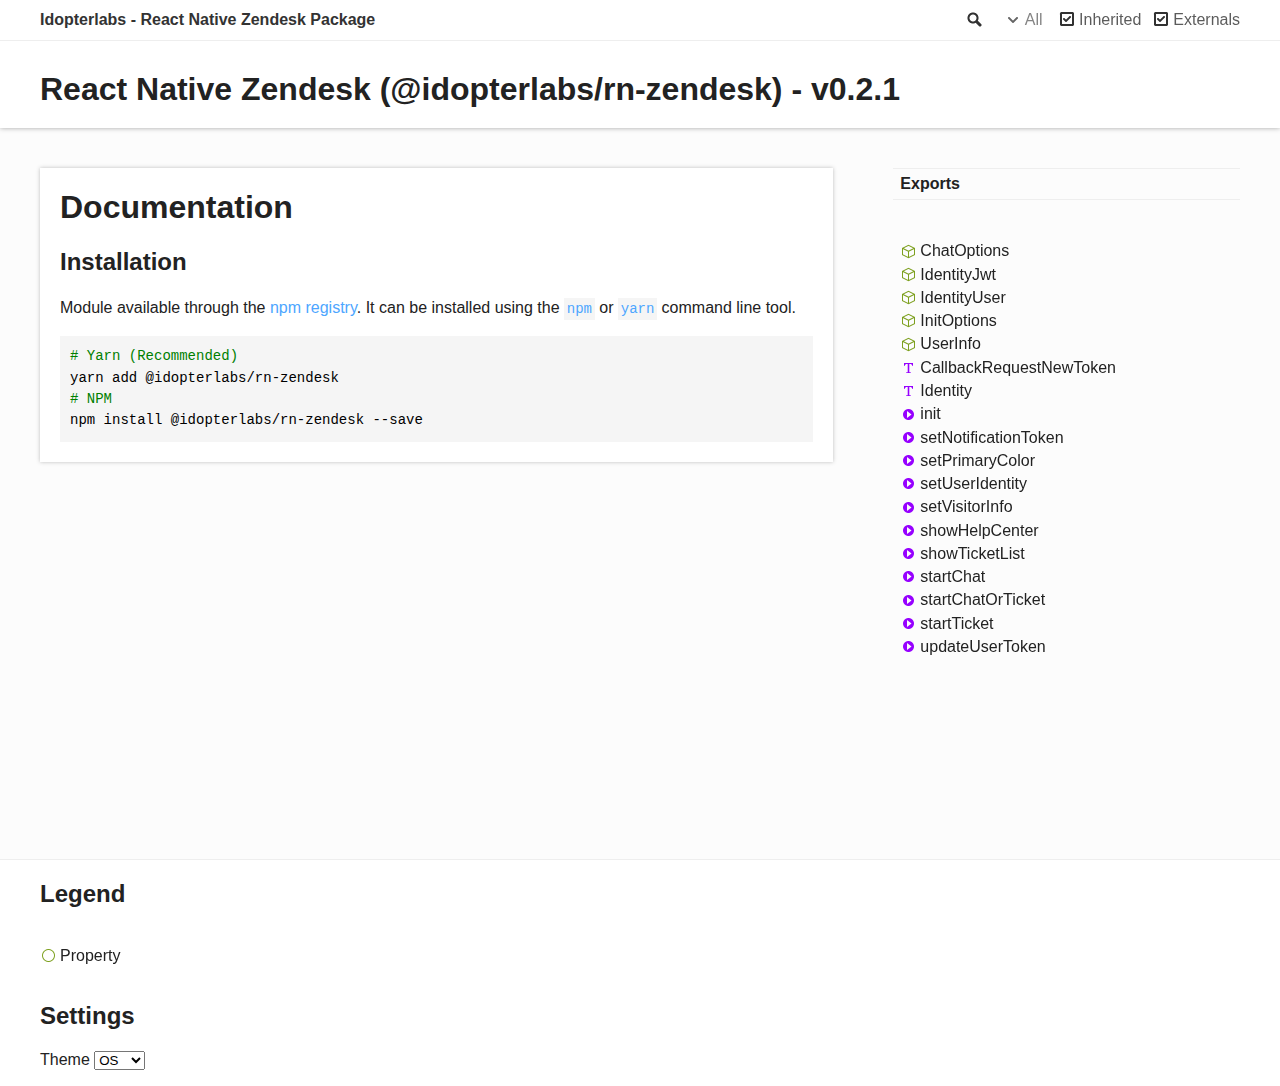
==== index.html @ 69a7779d "Deploying to gh-pages from @ TiagoDanin-Forks/rn-zendesk@667c74c606886edeab36762a138f92549c8b6e38 🚀" ====
<!DOCTYPE html><html class="default"><head><meta charSet="utf-8"/><meta http-equiv="x-ua-compatible" content="IE=edge"/><title>React Native Zendesk (@idopterlabs/rn-zendesk) - v0.2.1</title><meta name="description" content="Documentation for React Native Zendesk (@idopterlabs/rn-zendesk) - v0.2.1"/><meta name="viewport" content="width=device-width, initial-scale=1"/><link rel="stylesheet" href="assets/style.css"/><link rel="stylesheet" href="assets/highlight.css"/><script async src="assets/search.js" id="search-script"></script></head><body><script>document.body.classList.add(localStorage.getItem("tsd-theme") || "os")</script><header><div class="tsd-page-toolbar"><div class="container"><div class="table-wrap"><div class="table-cell" id="tsd-search" data-base="."><div class="field"><label for="tsd-search-field" class="tsd-widget search no-caption">Search</label><input type="text" id="tsd-search-field"/></div><ul class="results"><li class="state loading">Preparing search index...</li><li class="state failure">The search index is not available</li></ul><a href="index.html" class="title">Idopterlabs - React Native Zendesk Package</a></div><div class="table-cell" id="tsd-widgets"><div id="tsd-filter"><a href="#" class="tsd-widget options no-caption" data-toggle="options">Options</a><div class="tsd-filter-group"><div class="tsd-select" id="tsd-filter-visibility"><span class="tsd-select-label">All</span><ul class="tsd-select-list"><li data-value="public">Public</li><li data-value="protected">Public/Protected</li><li data-value="private" class="selected">All</li></ul></div> <input type="checkbox" id="tsd-filter-inherited" checked/><label class="tsd-widget" for="tsd-filter-inherited">Inherited</label><input type="checkbox" id="tsd-filter-externals" checked/><label class="tsd-widget" for="tsd-filter-externals">Externals</label></div></div><a href="#" class="tsd-widget menu no-caption" data-toggle="menu">Menu</a></div></div></div></div><div class="tsd-page-title"><div class="container"><h1>React Native Zendesk (@idopterlabs/rn-zendesk) - v0.2.1 </h1></div></div></header><div class="container container-main"><div class="row"><div class="col-8 col-content"><div class="tsd-panel tsd-typography">
<a href="#documentation" id="documentation" style="color: inherit; text-decoration: none;">
  <h1>Documentation</h1>
</a>

<a href="#installation" id="installation" style="color: inherit; text-decoration: none;">
  <h2>Installation</h2>
</a>
<p>Module available through the <a href="https://www.npmjs.com/">npm registry</a>. It can be installed using the <a href="https://docs.npmjs.com/getting-started/installing-npm-packages-locally"><code>npm</code></a> or <a href="https://yarnpkg.com/en/"><code>yarn</code></a> command line tool.</p>
<pre><code class="language-sh"><span class="hl-3"># Yarn (Recommended)</span><br/><span class="hl-1">yarn add @idopterlabs/rn-zendesk</span><br/><span class="hl-3"># NPM </span><br/><span class="hl-1">npm install @idopterlabs/rn-zendesk --save</span>
</code></pre>
</div></div><div class="col-4 col-menu menu-sticky-wrap menu-highlight"><nav class="tsd-navigation primary"><ul><li class="current"><a href="modules.html">Exports</a></li></ul></nav><nav class="tsd-navigation secondary menu-sticky"><ul><li class="tsd-kind-interface"><a href="interfaces/ChatOptions.html" class="tsd-kind-icon">Chat<wbr/>Options</a></li><li class="tsd-kind-interface"><a href="interfaces/IdentityJwt.html" class="tsd-kind-icon">Identity<wbr/>Jwt</a></li><li class="tsd-kind-interface"><a href="interfaces/IdentityUser.html" class="tsd-kind-icon">Identity<wbr/>User</a></li><li class="tsd-kind-interface"><a href="interfaces/InitOptions.html" class="tsd-kind-icon">Init<wbr/>Options</a></li><li class="tsd-kind-interface"><a href="interfaces/UserInfo.html" class="tsd-kind-icon">User<wbr/>Info</a></li><li class="tsd-kind-type-alias"><a href="modules.html#CallbackRequestNewToken" class="tsd-kind-icon">Callback<wbr/>Request<wbr/>New<wbr/>Token</a></li><li class="tsd-kind-type-alias"><a href="modules.html#Identity" class="tsd-kind-icon">Identity</a></li><li class="tsd-kind-function"><a href="modules.html#init" class="tsd-kind-icon">init</a></li><li class="tsd-kind-function"><a href="modules.html#setNotificationToken" class="tsd-kind-icon">set<wbr/>Notification<wbr/>Token</a></li><li class="tsd-kind-function"><a href="modules.html#setPrimaryColor" class="tsd-kind-icon">set<wbr/>Primary<wbr/>Color</a></li><li class="tsd-kind-function"><a href="modules.html#setUserIdentity" class="tsd-kind-icon">set<wbr/>User<wbr/>Identity</a></li><li class="tsd-kind-function"><a href="modules.html#setVisitorInfo" class="tsd-kind-icon">set<wbr/>Visitor<wbr/>Info</a></li><li class="tsd-kind-function"><a href="modules.html#showHelpCenter" class="tsd-kind-icon">show<wbr/>Help<wbr/>Center</a></li><li class="tsd-kind-function"><a href="modules.html#showTicketList" class="tsd-kind-icon">show<wbr/>Ticket<wbr/>List</a></li><li class="tsd-kind-function"><a href="modules.html#startChat" class="tsd-kind-icon">start<wbr/>Chat</a></li><li class="tsd-kind-function"><a href="modules.html#startChatOrTicket" class="tsd-kind-icon">start<wbr/>Chat<wbr/>Or<wbr/>Ticket</a></li><li class="tsd-kind-function"><a href="modules.html#startTicket" class="tsd-kind-icon">start<wbr/>Ticket</a></li><li class="tsd-kind-function"><a href="modules.html#updateUserToken" class="tsd-kind-icon">update<wbr/>User<wbr/>Token</a></li></ul></nav></div></div></div><footer class=""><div class="container"><h2>Legend</h2><div class="tsd-legend-group"><ul class="tsd-legend"><li class="tsd-kind-property tsd-parent-kind-interface"><span class="tsd-kind-icon">Property</span></li></ul></div><h2>Settings</h2><p>Theme <select id="theme"><option value="os">OS</option><option value="light">Light</option><option value="dark">Dark</option></select></p></div></footer><div class="overlay"></div><script src="assets/main.js"></script></body></html>
---- assets/style.css ----
@import url("./icons.css");

:root {
    /* Light */
    --light-color-background: #fcfcfc;
    --light-color-secondary-background: #fff;
    --light-color-text: #222;
    --light-color-text-aside: #707070;
    --light-color-link: #4da6ff;
    --light-color-menu-divider: #eee;
    --light-color-menu-divider-focus: #000;
    --light-color-menu-label: #707070;
    --light-color-panel: var(--light-color-secondary-background);
    --light-color-panel-divider: #eee;
    --light-color-comment-tag: #707070;
    --light-color-comment-tag-text: #fff;
    --light-color-ts: #9600ff;
    --light-color-ts-interface: #647f1b;
    --light-color-ts-enum: #937210;
    --light-color-ts-class: #0672de;
    --light-color-ts-private: #707070;
    --light-color-toolbar: #fff;
    --light-color-toolbar-text: #333;
    --light-icon-filter: invert(0);
    --light-external-icon: url("data:image/svg+xml;utf8,<svg xmlns='http://www.w3.org/2000/svg' viewBox='0 0 100 100' width='10' height='10'><path fill-opacity='0' stroke='%23000' stroke-width='10' d='m43,35H5v60h60V57M45,5v10l10,10-30,30 20,20 30-30 10,10h10V5z'/></svg>");

    /* Dark */
    --dark-color-background: #36393f;
    --dark-color-secondary-background: #2f3136;
    --dark-color-text: #ffffff;
    --dark-color-text-aside: #e6e4e4;
    --dark-color-link: #00aff4;
    --dark-color-menu-divider: #eee;
    --dark-color-menu-divider-focus: #000;
    --dark-color-menu-label: #707070;
    --dark-color-panel: var(--dark-color-secondary-background);
    --dark-color-panel-divider: #818181;
    --dark-color-comment-tag: #dcddde;
    --dark-color-comment-tag-text: #2f3136;
    --dark-color-ts: #c97dff;
    --dark-color-ts-interface: #9cbe3c;
    --dark-color-ts-enum: #d6ab29;
    --dark-color-ts-class: #3695f3;
    --dark-color-ts-private: #e2e2e2;
    --dark-color-toolbar: #34373c;
    --dark-color-toolbar-text: #ffffff;
    --dark-icon-filter: invert(1);
    --dark-external-icon: url("data:image/svg+xml;utf8,<svg xmlns='http://www.w3.org/2000/svg' viewBox='0 0 100 100' width='10' height='10'><path fill-opacity='0' stroke='%23fff' stroke-width='10' d='m43,35H5v60h60V57M45,5v10l10,10-30,30 20,20 30-30 10,10h10V5z'/></svg>");
}

@media (prefers-color-scheme: light) {
    :root {
        --color-background: var(--light-color-background);
        --color-secondary-background: var(--light-color-secondary-background);
        --color-text: var(--light-color-text);
        --color-text-aside: var(--light-color-text-aside);
        --color-link: var(--light-color-link);
        --color-menu-divider: var(--light-color-menu-divider);
        --color-menu-divider-focus: var(--light-color-menu-divider-focus);
        --color-menu-label: var(--light-color-menu-label);
        --color-panel: var(--light-color-panel);
        --color-panel-divider: var(--light-color-panel-divider);
        --color-comment-tag: var(--light-color-comment-tag);
        --color-comment-tag-text: var(--light-color-comment-tag-text);
        --color-ts: var(--light-color-ts);
        --color-ts-interface: var(--light-color-ts-interface);
        --color-ts-enum: var(--light-color-ts-enum);
        --color-ts-class: var(--light-color-ts-class);
        --color-ts-private: var(--light-color-ts-private);
        --color-toolbar: var(--light-color-toolbar);
        --color-toolbar-text: var(--light-color-toolbar-text);
        --icon-filter: var(--light-icon-filter);
        --external-icon: var(--light-external-icon);
    }
}

@media (prefers-color-scheme: dark) {
    :root {
        --color-background: var(--dark-color-background);
        --color-secondary-background: var(--dark-color-secondary-background);
        --color-text: var(--dark-color-text);
        --color-text-aside: var(--dark-color-text-aside);
        --color-link: var(--dark-color-link);
        --color-menu-divider: var(--dark-color-menu-divider);
        --color-menu-divider-focus: var(--dark-color-menu-divider-focus);
        --color-menu-label: var(--dark-color-menu-label);
        --color-panel: var(--dark-color-panel);
        --color-panel-divider: var(--dark-color-panel-divider);
        --color-comment-tag: var(--dark-color-comment-tag);
        --color-comment-tag-text: var(--dark-color-comment-tag-text);
        --color-ts: var(--dark-color-ts);
        --color-ts-interface: var(--dark-color-ts-interface);
        --color-ts-enum: var(--dark-color-ts-enum);
        --color-ts-class: var(--dark-color-ts-class);
        --color-ts-private: var(--dark-color-ts-private);
        --color-toolbar: var(--dark-color-toolbar);
        --color-toolbar-text: var(--dark-color-toolbar-text);
        --icon-filter: var(--dark-icon-filter);
        --external-icon: var(--dark-external-icon);
    }
}

body {
    margin: 0;
}

body.light {
    --color-background: var(--light-color-background);
    --color-secondary-background: var(--light-color-secondary-background);
    --color-text: var(--light-color-text);
    --color-text-aside: var(--light-color-text-aside);
    --color-link: var(--light-color-link);
    --color-menu-divider: var(--light-color-menu-divider);
    --color-menu-divider-focus: var(--light-color-menu-divider-focus);
    --color-menu-label: var(--light-color-menu-label);
    --color-panel: var(--light-color-panel);
    --color-panel-divider: var(--light-color-panel-divider);
    --color-comment-tag: var(--light-color-comment-tag);
    --color-comment-tag-text: var(--light-color-comment-tag-text);
    --color-ts: var(--light-color-ts);
    --color-ts-interface: var(--light-color-ts-interface);
    --color-ts-enum: var(--light-color-ts-enum);
    --color-ts-class: var(--light-color-ts-class);
    --color-ts-private: var(--light-color-ts-private);
    --color-toolbar: var(--light-color-toolbar);
    --color-toolbar-text: var(--light-color-toolbar-text);
    --icon-filter: var(--light-icon-filter);
    --external-icon: var(--light-external-icon);
}

body.dark {
    --color-background: var(--dark-color-background);
    --color-secondary-background: var(--dark-color-secondary-background);
    --color-text: var(--dark-color-text);
    --color-text-aside: var(--dark-color-text-aside);
    --color-link: var(--dark-color-link);
    --color-menu-divider: var(--dark-color-menu-divider);
    --color-menu-divider-focus: var(--dark-color-menu-divider-focus);
    --color-menu-label: var(--dark-color-menu-label);
    --color-panel: var(--dark-color-panel);
    --color-panel-divider: var(--dark-color-panel-divider);
    --color-comment-tag: var(--dark-color-comment-tag);
    --color-comment-tag-text: var(--dark-color-comment-tag-text);
    --color-ts: var(--dark-color-ts);
    --color-ts-interface: var(--dark-color-ts-interface);
    --color-ts-enum: var(--dark-color-ts-enum);
    --color-ts-class: var(--dark-color-ts-class);
    --color-ts-private: var(--dark-color-ts-private);
    --color-toolbar: var(--dark-color-toolbar);
    --color-toolbar-text: var(--dark-color-toolbar-text);
    --icon-filter: var(--dark-icon-filter);
    --external-icon: var(--dark-external-icon);
}

h1,
h2,
h3,
h4,
h5,
h6 {
    line-height: 1.2;
}

h1 {
    font-size: 2em;
    margin: 0.67em 0;
}

h2 {
    font-size: 1.5em;
    margin: 0.83em 0;
}

h3 {
    font-size: 1.17em;
    margin: 1em 0;
}

h4,
.tsd-index-panel h3 {
    font-size: 1em;
    margin: 1.33em 0;
}

h5 {
    font-size: 0.83em;
    margin: 1.67em 0;
}

h6 {
    font-size: 0.67em;
    margin: 2.33em 0;
}

pre {
    white-space: pre;
    white-space: pre-wrap;
    word-wrap: break-word;
}

dl,
menu,
ol,
ul {
    margin: 1em 0;
}

dd {
    margin: 0 0 0 40px;
}

.container {
    max-width: 1200px;
    margin: 0 auto;
    padding: 0 40px;
}
@media (max-width: 640px) {
    .container {
        padding: 0 20px;
    }
}

.container-main {
    padding-bottom: 200px;
}

.row {
    display: flex;
    position: relative;
    margin: 0 -10px;
}
.row:after {
    visibility: hidden;
    display: block;
    content: "";
    clear: both;
    height: 0;
}

.col-4,
.col-8 {
    box-sizing: border-box;
    float: left;
    padding: 0 10px;
}

.col-4 {
    width: 33.3333333333%;
}
.col-8 {
    width: 66.6666666667%;
}

ul.tsd-descriptions > li > :first-child,
.tsd-panel > :first-child,
.col-8 > :first-child,
.col-4 > :first-child,
ul.tsd-descriptions > li > :first-child > :first-child,
.tsd-panel > :first-child > :first-child,
.col-8 > :first-child > :first-child,
.col-4 > :first-child > :first-child,
ul.tsd-descriptions > li > :first-child > :first-child > :first-child,
.tsd-panel > :first-child > :first-child > :first-child,
.col-8 > :first-child > :first-child > :first-child,
.col-4 > :first-child > :first-child > :first-child {
    margin-top: 0;
}
ul.tsd-descriptions > li > :last-child,
.tsd-panel > :last-child,
.col-8 > :last-child,
.col-4 > :last-child,
ul.tsd-descriptions > li > :last-child > :last-child,
.tsd-panel > :last-child > :last-child,
.col-8 > :last-child > :last-child,
.col-4 > :last-child > :last-child,
ul.tsd-descriptions > li > :last-child > :last-child > :last-child,
.tsd-panel > :last-child > :last-child > :last-child,
.col-8 > :last-child > :last-child > :last-child,
.col-4 > :last-child > :last-child > :last-child {
    margin-bottom: 0;
}

@keyframes fade-in {
    from {
        opacity: 0;
    }
    to {
        opacity: 1;
    }
}
@keyframes fade-out {
    from {
        opacity: 1;
        visibility: visible;
    }
    to {
        opacity: 0;
    }
}
@keyframes fade-in-delayed {
    0% {
        opacity: 0;
    }
    33% {
        opacity: 0;
    }
    100% {
        opacity: 1;
    }
}
@keyframes fade-out-delayed {
    0% {
        opacity: 1;
        visibility: visible;
    }
    66% {
        opacity: 0;
    }
    100% {
        opacity: 0;
    }
}
@keyframes shift-to-left {
    from {
        transform: translate(0, 0);
    }
    to {
        transform: translate(-25%, 0);
    }
}
@keyframes unshift-to-left {
    from {
        transform: translate(-25%, 0);
    }
    to {
        transform: translate(0, 0);
    }
}
@keyframes pop-in-from-right {
    from {
        transform: translate(100%, 0);
    }
    to {
        transform: translate(0, 0);
    }
}
@keyframes pop-out-to-right {
    from {
        transform: translate(0, 0);
        visibility: visible;
    }
    to {
        transform: translate(100%, 0);
    }
}
body {
    background: var(--color-background);
    font-family: "Segoe UI", sans-serif;
    font-size: 16px;
    color: var(--color-text);
}

a {
    color: var(--color-link);
    text-decoration: none;
}
a:hover {
    text-decoration: underline;
}
a.external[target="_blank"] {
    background-image: var(--external-icon);
    background-position: top 3px right;
    background-repeat: no-repeat;
    padding-right: 13px;
}

code,
pre {
    font-family: Menlo, Monaco, Consolas, "Courier New", monospace;
    padding: 0.2em;
    margin: 0;
    font-size: 14px;
}

pre {
    padding: 10px;
}
pre code {
    padding: 0;
    font-size: 100%;
}

blockquote {
    margin: 1em 0;
    padding-left: 1em;
    border-left: 4px solid gray;
}

.tsd-typography {
    line-height: 1.333em;
}
.tsd-typography ul {
    list-style: square;
    padding: 0 0 0 20px;
    margin: 0;
}
.tsd-typography h4,
.tsd-typography .tsd-index-panel h3,
.tsd-index-panel .tsd-typography h3,
.tsd-typography h5,
.tsd-typography h6 {
    font-size: 1em;
    margin: 0;
}
.tsd-typography h5,
.tsd-typography h6 {
    font-weight: normal;
}
.tsd-typography p,
.tsd-typography ul,
.tsd-typography ol {
    margin: 1em 0;
}

@media (min-width: 901px) and (max-width: 1024px) {
    html .col-content {
        width: 72%;
    }
    html .col-menu {
        width: 28%;
    }
    html .tsd-navigation {
        padding-left: 10px;
    }
}
@media (max-width: 900px) {
    html .col-content {
        float: none;
        width: 100%;
    }
    html .col-menu {
        position: fixed !important;
        overflow: auto;
        -webkit-overflow-scrolling: touch;
        z-index: 1024;
        top: 0 !important;
        bottom: 0 !important;
        left: auto !important;
        right: 0 !important;
        width: 100%;
        padding: 20px 20px 0 0;
        max-width: 450px;
        visibility: hidden;
        background-color: var(--color-panel);
        transform: translate(100%, 0);
    }
    html .col-menu > *:last-child {
        padding-bottom: 20px;
    }
    html .overlay {
        content: "";
        display: block;
        position: fixed;
        z-index: 1023;
        top: 0;
        left: 0;
        right: 0;
        bottom: 0;
        background-color: rgba(0, 0, 0, 0.75);
        visibility: hidden;
    }

    .to-has-menu .overlay {
        animation: fade-in 0.4s;
    }

    .to-has-menu :is(header, footer, .col-content) {
        animation: shift-to-left 0.4s;
    }

    .to-has-menu .col-menu {
        animation: pop-in-from-right 0.4s;
    }

    .from-has-menu .overlay {
        animation: fade-out 0.4s;
    }

    .from-has-menu :is(header, footer, .col-content) {
        animation: unshift-to-left 0.4s;
    }

    .from-has-menu .col-menu {
        animation: pop-out-to-right 0.4s;
    }

    .has-menu body {
        overflow: hidden;
    }
    .has-menu .overlay {
        visibility: visible;
    }
    .has-menu :is(header, footer, .col-content) {
        transform: translate(-25%, 0);
    }
    .has-menu .col-menu {
        visibility: visible;
        transform: translate(0, 0);
        display: grid;
        grid-template-rows: auto 1fr;
        max-height: 100vh;
    }
    .has-menu .tsd-navigation {
        max-height: 100%;
    }
}

.tsd-page-title {
    padding: 70px 0 20px 0;
    margin: 0 0 40px 0;
    background: var(--color-panel);
    box-shadow: 0 0 5px rgba(0, 0, 0, 0.35);
}
.tsd-page-title h1 {
    margin: 0;
}

.tsd-breadcrumb {
    margin: 0;
    padding: 0;
    color: var(--color-text-aside);
}
.tsd-breadcrumb a {
    color: var(--color-text-aside);
    text-decoration: none;
}
.tsd-breadcrumb a:hover {
    text-decoration: underline;
}
.tsd-breadcrumb li {
    display: inline;
}
.tsd-breadcrumb li:after {
    content: " / ";
}

dl.tsd-comment-tags {
    overflow: hidden;
}
dl.tsd-comment-tags dt {
    float: left;
    padding: 1px 5px;
    margin: 0 10px 0 0;
    border-radius: 4px;
    border: 1px solid var(--color-comment-tag);
    color: var(--color-comment-tag);
    font-size: 0.8em;
    font-weight: normal;
}
dl.tsd-comment-tags dd {
    margin: 0 0 10px 0;
}
dl.tsd-comment-tags dd:before,
dl.tsd-comment-tags dd:after {
    display: table;
    content: " ";
}
dl.tsd-comment-tags dd pre,
dl.tsd-comment-tags dd:after {
    clear: both;
}
dl.tsd-comment-tags p {
    margin: 0;
}

.tsd-panel.tsd-comment .lead {
    font-size: 1.1em;
    line-height: 1.333em;
    margin-bottom: 2em;
}
.tsd-panel.tsd-comment .lead:last-child {
    margin-bottom: 0;
}

.toggle-protected .tsd-is-private {
    display: none;
}

.toggle-public .tsd-is-private,
.toggle-public .tsd-is-protected,
.toggle-public .tsd-is-private-protected {
    display: none;
}

.toggle-inherited .tsd-is-inherited {
    display: none;
}

.toggle-externals .tsd-is-external {
    display: none;
}

#tsd-filter {
    position: relative;
    display: inline-block;
    height: 40px;
    vertical-align: bottom;
}
.no-filter #tsd-filter {
    display: none;
}
#tsd-filter .tsd-filter-group {
    display: inline-block;
    height: 40px;
    vertical-align: bottom;
    white-space: nowrap;
}
#tsd-filter input {
    display: none;
}
@media (max-width: 900px) {
    #tsd-filter .tsd-filter-group {
        display: block;
        position: absolute;
        top: 40px;
        right: 20px;
        height: auto;
        background-color: var(--color-panel);
        visibility: hidden;
        transform: translate(50%, 0);
        box-shadow: 0 0 4px rgba(0, 0, 0, 0.25);
    }
    .has-options #tsd-filter .tsd-filter-group {
        visibility: visible;
    }
    .to-has-options #tsd-filter .tsd-filter-group {
        animation: fade-in 0.2s;
    }
    .from-has-options #tsd-filter .tsd-filter-group {
        animation: fade-out 0.2s;
    }
    #tsd-filter label,
    #tsd-filter .tsd-select {
        display: block;
        padding-right: 20px;
    }
}

footer {
    border-top: 1px solid var(--color-panel-divider);
    background-color: var(--color-panel);
}
footer:after {
    content: "";
    display: table;
}
footer.with-border-bottom {
    border-bottom: 1px solid var(--color-panel-divider);
}
footer .tsd-legend-group {
    font-size: 0;
}
footer .tsd-legend {
    display: inline-block;
    width: 25%;
    padding: 0;
    font-size: 16px;
    list-style: none;
    line-height: 1.333em;
    vertical-align: top;
}
@media (max-width: 900px) {
    footer .tsd-legend {
        width: 50%;
    }
}

.tsd-hierarchy {
    list-style: square;
    padding: 0 0 0 20px;
    margin: 0;
}
.tsd-hierarchy .target {
    font-weight: bold;
}

.tsd-index-panel .tsd-index-content {
    margin-bottom: -30px !important;
}
.tsd-index-panel .tsd-index-section {
    margin-bottom: 30px !important;
}
.tsd-index-panel h3 {
    margin: 0 -20px 10px -20px;
    padding: 0 20px 10px 20px;
    border-bottom: 1px solid var(--color-panel-divider);
}
.tsd-index-panel ul.tsd-index-list {
    -webkit-column-count: 3;
    -moz-column-count: 3;
    -ms-column-count: 3;
    -o-column-count: 3;
    column-count: 3;
    -webkit-column-gap: 20px;
    -moz-column-gap: 20px;
    -ms-column-gap: 20px;
    -o-column-gap: 20px;
    column-gap: 20px;
    padding: 0;
    list-style: none;
    line-height: 1.333em;
}
@media (max-width: 900px) {
    .tsd-index-panel ul.tsd-index-list {
        -webkit-column-count: 1;
        -moz-column-count: 1;
        -ms-column-count: 1;
        -o-column-count: 1;
        column-count: 1;
    }
}
@media (min-width: 901px) and (max-width: 1024px) {
    .tsd-index-panel ul.tsd-index-list {
        -webkit-column-count: 2;
        -moz-column-count: 2;
        -ms-column-count: 2;
        -o-column-count: 2;
        column-count: 2;
    }
}
.tsd-index-panel ul.tsd-index-list li {
    -webkit-page-break-inside: avoid;
    -moz-page-break-inside: avoid;
    -ms-page-break-inside: avoid;
    -o-page-break-inside: avoid;
    page-break-inside: avoid;
}
.tsd-index-panel a,
.tsd-index-panel .tsd-parent-kind-module a {
    color: var(--color-ts);
}
.tsd-index-panel .tsd-parent-kind-interface a {
    color: var(--color-ts-interface);
}
.tsd-index-panel .tsd-parent-kind-enum a {
    color: var(--color-ts-enum);
}
.tsd-index-panel .tsd-parent-kind-class a {
    color: var(--color-ts-class);
}
.tsd-index-panel .tsd-kind-module a {
    color: var(--color-ts);
}
.tsd-index-panel .tsd-kind-interface a {
    color: var(--color-ts-interface);
}
.tsd-index-panel .tsd-kind-enum a {
    color: var(--color-ts-enum);
}
.tsd-index-panel .tsd-kind-class a {
    color: var(--color-ts-class);
}
.tsd-index-panel .tsd-is-private a {
    color: var(--color-ts-private);
}

.tsd-flag {
    display: inline-block;
    padding: 0.25em 0.4em;
    border-radius: 4px;
    color: var(--color-comment-tag-text);
    background-color: var(--color-comment-tag);
    text-indent: 0;
    font-size: 75%;
    line-height: 1;
    font-weight: normal;
}

.tsd-anchor {
    position: absolute;
    top: -100px;
}

.tsd-member {
    position: relative;
}
.tsd-member .tsd-anchor + h3 {
    margin-top: 0;
    margin-bottom: 0;
    border-bottom: none;
}
.tsd-member [data-tsd-kind] {
    color: var(--color-ts);
}
.tsd-member [data-tsd-kind="Interface"] {
    color: var(--color-ts-interface);
}
.tsd-member [data-tsd-kind="Enum"] {
    color: var(--color-ts-enum);
}
.tsd-member [data-tsd-kind="Class"] {
    color: var(--color-ts-class);
}
.tsd-member [data-tsd-kind="Private"] {
    color: var(--color-ts-private);
}

.tsd-navigation {
    margin: 0 0 0 40px;
}
.tsd-navigation a {
    display: block;
    padding-top: 2px;
    padding-bottom: 2px;
    border-left: 2px solid transparent;
    color: var(--color-text);
    text-decoration: none;
    transition: border-left-color 0.1s;
}
.tsd-navigation a:hover {
    text-decoration: underline;
}
.tsd-navigation ul {
    margin: 0;
    padding: 0;
    list-style: none;
}
.tsd-navigation li {
    padding: 0;
}

.tsd-navigation.primary {
    padding-bottom: 40px;
}
.tsd-navigation.primary a {
    display: block;
    padding-top: 6px;
    padding-bottom: 6px;
}
.tsd-navigation.primary ul li a {
    padding-left: 5px;
}
.tsd-navigation.primary ul li li a {
    padding-left: 25px;
}
.tsd-navigation.primary ul li li li a {
    padding-left: 45px;
}
.tsd-navigation.primary ul li li li li a {
    padding-left: 65px;
}
.tsd-navigation.primary ul li li li li li a {
    padding-left: 85px;
}
.tsd-navigation.primary ul li li li li li li a {
    padding-left: 105px;
}
.tsd-navigation.primary > ul {
    border-bottom: 1px solid var(--color-panel-divider);
}
.tsd-navigation.primary li {
    border-top: 1px solid var(--color-panel-divider);
}
.tsd-navigation.primary li.current > a {
    font-weight: bold;
}
.tsd-navigation.primary li.label span {
    display: block;
    padding: 20px 0 6px 5px;
    color: var(--color-menu-label);
}
.tsd-navigation.primary li.globals + li > span,
.tsd-navigation.primary li.globals + li > a {
    padding-top: 20px;
}

.tsd-navigation.secondary {
    max-height: calc(100vh - 1rem - 40px);
    overflow: auto;
    position: sticky;
    top: calc(0.5rem + 40px);
    transition: 0.3s;
}
.tsd-navigation.secondary.tsd-navigation--toolbar-hide {
    max-height: calc(100vh - 1rem);
    top: 0.5rem;
}
.tsd-navigation.secondary ul {
    transition: opacity 0.2s;
}
.tsd-navigation.secondary ul li a {
    padding-left: 25px;
}
.tsd-navigation.secondary ul li li a {
    padding-left: 45px;
}
.tsd-navigation.secondary ul li li li a {
    padding-left: 65px;
}
.tsd-navigation.secondary ul li li li li a {
    padding-left: 85px;
}
.tsd-navigation.secondary ul li li li li li a {
    padding-left: 105px;
}
.tsd-navigation.secondary ul li li li li li li a {
    padding-left: 125px;
}
.tsd-navigation.secondary ul.current a {
    border-left-color: var(--color-panel-divider);
}
.tsd-navigation.secondary li.focus > a,
.tsd-navigation.secondary ul.current li.focus > a {
    border-left-color: var(--color-menu-divider-focus);
}
.tsd-navigation.secondary li.current {
    margin-top: 20px;
    margin-bottom: 20px;
    border-left-color: var(--color-panel-divider);
}
.tsd-navigation.secondary li.current > a {
    font-weight: bold;
}

@media (min-width: 901px) {
    .menu-sticky-wrap {
        position: static;
    }
}

.tsd-panel {
    margin: 20px 0;
    padding: 20px;
    background-color: var(--color-panel);
    box-shadow: 0 0 4px rgba(0, 0, 0, 0.25);
}
.tsd-panel:empty {
    display: none;
}
.tsd-panel > h1,
.tsd-panel > h2,
.tsd-panel > h3 {
    margin: 1.5em -20px 10px -20px;
    padding: 0 20px 10px 20px;
    border-bottom: 1px solid var(--color-panel-divider);
}
.tsd-panel > h1.tsd-before-signature,
.tsd-panel > h2.tsd-before-signature,
.tsd-panel > h3.tsd-before-signature {
    margin-bottom: 0;
    border-bottom: 0;
}
.tsd-panel table {
    display: block;
    width: 100%;
    overflow: auto;
    margin-top: 10px;
    word-break: normal;
    word-break: keep-all;
    border-collapse: collapse;
}
.tsd-panel table th {
    font-weight: bold;
}
.tsd-panel table th,
.tsd-panel table td {
    padding: 6px 13px;
    border: 1px solid var(--color-panel-divider);
}
.tsd-panel table tr {
    background: var(--color-background);
}
.tsd-panel table tr:nth-child(even) {
    background: var(--color-secondary-background);
}

.tsd-panel-group {
    margin: 60px 0;
}
.tsd-panel-group > h1,
.tsd-panel-group > h2,
.tsd-panel-group > h3 {
    padding-left: 20px;
    padding-right: 20px;
}

#tsd-search {
    transition: background-color 0.2s;
}
#tsd-search .title {
    position: relative;
    z-index: 2;
}
#tsd-search .field {
    position: absolute;
    left: 0;
    top: 0;
    right: 40px;
    height: 40px;
}
#tsd-search .field input {
    box-sizing: border-box;
    position: relative;
    top: -50px;
    z-index: 1;
    width: 100%;
    padding: 0 10px;
    opacity: 0;
    outline: 0;
    border: 0;
    background: transparent;
    color: var(--color-text);
}
#tsd-search .field label {
    position: absolute;
    overflow: hidden;
    right: -40px;
}
#tsd-search .field input,
#tsd-search .title {
    transition: opacity 0.2s;
}
#tsd-search .results {
    position: absolute;
    visibility: hidden;
    top: 40px;
    width: 100%;
    margin: 0;
    padding: 0;
    list-style: none;
    box-shadow: 0 0 4px rgba(0, 0, 0, 0.25);
}
#tsd-search .results li {
    padding: 0 10px;
    background-color: var(--color-background);
}
#tsd-search .results li:nth-child(even) {
    background-color: var(--color-panel);
}
#tsd-search .results li.state {
    display: none;
}
#tsd-search .results li.current,
#tsd-search .results li:hover {
    background-color: var(--color-panel-divider);
}
#tsd-search .results a {
    display: block;
}
#tsd-search .results a:before {
    top: 10px;
}
#tsd-search .results span.parent {
    color: var(--color-text-aside);
    font-weight: normal;
}
#tsd-search.has-focus {
    background-color: var(--color-panel-divider);
}
#tsd-search.has-focus .field input {
    top: 0;
    opacity: 1;
}
#tsd-search.has-focus .title {
    z-index: 0;
    opacity: 0;
}
#tsd-search.has-focus .results {
    visibility: visible;
}
#tsd-search.loading .results li.state.loading {
    display: block;
}
#tsd-search.failure .results li.state.failure {
    display: block;
}

.tsd-signature {
    margin: 0 0 1em 0;
    padding: 10px;
    border: 1px solid var(--color-panel-divider);
    font-family: Menlo, Monaco, Consolas, "Courier New", monospace;
    font-size: 14px;
    overflow-x: auto;
}
.tsd-signature.tsd-kind-icon {
    padding-left: 30px;
}
.tsd-signature.tsd-kind-icon:before {
    top: 10px;
    left: 10px;
}
.tsd-panel > .tsd-signature {
    margin-left: -20px;
    margin-right: -20px;
    border-width: 1px 0;
}
.tsd-panel > .tsd-signature.tsd-kind-icon {
    padding-left: 40px;
}
.tsd-panel > .tsd-signature.tsd-kind-icon:before {
    left: 20px;
}

.tsd-signature-symbol {
    color: var(--color-text-aside);
    font-weight: normal;
}

.tsd-signature-type {
    font-style: italic;
    font-weight: normal;
}

.tsd-signatures {
    padding: 0;
    margin: 0 0 1em 0;
    border: 1px solid var(--color-panel-divider);
}
.tsd-signatures .tsd-signature {
    margin: 0;
    border-width: 1px 0 0 0;
    transition: background-color 0.1s;
}
.tsd-signatures .tsd-signature:first-child {
    border-top-width: 0;
}
.tsd-signatures .tsd-signature.current {
    background-color: var(--color-panel-divider);
}
.tsd-signatures.active > .tsd-signature {
    cursor: pointer;
}
.tsd-panel > .tsd-signatures {
    margin-left: -20px;
    margin-right: -20px;
    border-width: 1px 0;
}
.tsd-panel > .tsd-signatures .tsd-signature.tsd-kind-icon {
    padding-left: 40px;
}
.tsd-panel > .tsd-signatures .tsd-signature.tsd-kind-icon:before {
    left: 20px;
}
.tsd-panel > a.anchor + .tsd-signatures {
    border-top-width: 0;
    margin-top: -20px;
}

ul.tsd-descriptions {
    position: relative;
    overflow: hidden;
    padding: 0;
    list-style: none;
}
ul.tsd-descriptions.active > .tsd-description {
    display: none;
}
ul.tsd-descriptions.active > .tsd-description.current {
    display: block;
}
ul.tsd-descriptions.active > .tsd-description.fade-in {
    animation: fade-in-delayed 0.3s;
}
ul.tsd-descriptions.active > .tsd-description.fade-out {
    animation: fade-out-delayed 0.3s;
    position: absolute;
    display: block;
    top: 0;
    left: 0;
    right: 0;
    opacity: 0;
    visibility: hidden;
}
ul.tsd-descriptions h4,
ul.tsd-descriptions .tsd-index-panel h3,
.tsd-index-panel ul.tsd-descriptions h3 {
    font-size: 16px;
    margin: 1em 0 0.5em 0;
}

ul.tsd-parameters,
ul.tsd-type-parameters {
    list-style: square;
    margin: 0;
    padding-left: 20px;
}
ul.tsd-parameters > li.tsd-parameter-signature,
ul.tsd-type-parameters > li.tsd-parameter-signature {
    list-style: none;
    margin-left: -20px;
}
ul.tsd-parameters h5,
ul.tsd-type-parameters h5 {
    font-size: 16px;
    margin: 1em 0 0.5em 0;
}
ul.tsd-parameters .tsd-comment,
ul.tsd-type-parameters .tsd-comment {
    margin-top: -0.5em;
}

.tsd-sources {
    font-size: 14px;
    color: var(--color-text-aside);
    margin: 0 0 1em 0;
}
.tsd-sources a {
    color: var(--color-text-aside);
    text-decoration: underline;
}
.tsd-sources ul,
.tsd-sources p {
    margin: 0 !important;
}
.tsd-sources ul {
    list-style: none;
    padding: 0;
}

.tsd-page-toolbar {
    position: fixed;
    z-index: 1;
    top: 0;
    left: 0;
    width: 100%;
    height: 40px;
    color: var(--color-toolbar-text);
    background: var(--color-toolbar);
    border-bottom: 1px solid var(--color-panel-divider);
    transition: transform 0.3s linear;
}
.tsd-page-toolbar a {
    color: var(--color-toolbar-text);
    text-decoration: none;
}
.tsd-page-toolbar a.title {
    font-weight: bold;
}
.tsd-page-toolbar a.title:hover {
    text-decoration: underline;
}
.tsd-page-toolbar .table-wrap {
    display: table;
    width: 100%;
    height: 40px;
}
.tsd-page-toolbar .table-cell {
    display: table-cell;
    position: relative;
    white-space: nowrap;
    line-height: 40px;
}
.tsd-page-toolbar .table-cell:first-child {
    width: 100%;
}

.tsd-page-toolbar--hide {
    transform: translateY(-100%);
}

.tsd-select .tsd-select-list li:before,
.tsd-select .tsd-select-label:before,
.tsd-widget:before {
    content: "";
    display: inline-block;
    width: 40px;
    height: 40px;
    margin: 0 -8px 0 0;
    background-image: url(./widgets.png);
    background-repeat: no-repeat;
    text-indent: -1024px;
    vertical-align: bottom;
    filter: var(--icon-filter);
}
@media (-webkit-min-device-pixel-ratio: 1.5), (min-resolution: 144dpi) {
    .tsd-select .tsd-select-list li:before,
    .tsd-select .tsd-select-label:before,
    .tsd-widget:before {
        background-image: url(./widgets@2x.png);
        background-size: 320px 40px;
    }
}

.tsd-widget {
    display: inline-block;
    overflow: hidden;
    opacity: 0.8;
    height: 40px;
    transition: opacity 0.1s, background-color 0.2s;
    vertical-align: bottom;
    cursor: pointer;
}
.tsd-widget:hover {
    opacity: 0.9;
}
.tsd-widget.active {
    opacity: 1;
    background-color: var(--color-panel-divider);
}
.tsd-widget.no-caption {
    width: 40px;
}
.tsd-widget.no-caption:before {
    margin: 0;
}
.tsd-widget.search:before {
    background-position: 0 0;
}
.tsd-widget.menu:before {
    background-position: -40px 0;
}
.tsd-widget.options:before {
    background-position: -80px 0;
}
.tsd-widget.options,
.tsd-widget.menu {
    display: none;
}
@media (max-width: 900px) {
    .tsd-widget.options,
    .tsd-widget.menu {
        display: inline-block;
    }
}
input[type="checkbox"] + .tsd-widget:before {
    background-position: -120px 0;
}
input[type="checkbox"]:checked + .tsd-widget:before {
    background-position: -160px 0;
}

.tsd-select {
    position: relative;
    display: inline-block;
    height: 40px;
    transition: opacity 0.1s, background-color 0.2s;
    vertical-align: bottom;
    cursor: pointer;
}
.tsd-select .tsd-select-label {
    opacity: 0.6;
    transition: opacity 0.2s;
}
.tsd-select .tsd-select-label:before {
    background-position: -240px 0;
}
.tsd-select.active .tsd-select-label {
    opacity: 0.8;
}
.tsd-select.active .tsd-select-list {
    visibility: visible;
    opacity: 1;
    transition-delay: 0s;
}
.tsd-select .tsd-select-list {
    position: absolute;
    visibility: hidden;
    top: 40px;
    left: 0;
    margin: 0;
    padding: 0;
    opacity: 0;
    list-style: none;
    box-shadow: 0 0 4px rgba(0, 0, 0, 0.25);
    transition: visibility 0s 0.2s, opacity 0.2s;
}
.tsd-select .tsd-select-list li {
    padding: 0 20px 0 0;
    background-color: var(--color-background);
}
.tsd-select .tsd-select-list li:before {
    background-position: 40px 0;
}
.tsd-select .tsd-select-list li:nth-child(even) {
    background-color: var(--color-panel);
}
.tsd-select .tsd-select-list li:hover {
    background-color: var(--color-panel-divider);
}
.tsd-select .tsd-select-list li.selected:before {
    background-position: -200px 0;
}
@media (max-width: 900px) {
    .tsd-select .tsd-select-list {
        top: 0;
        left: auto;
        right: 100%;
        margin-right: -5px;
    }
    .tsd-select .tsd-select-label:before {
        background-position: -280px 0;
    }
}

img {
    max-width: 100%;
}

.tsd-anchor-icon {
    margin-left: 10px;
    vertical-align: middle;
    color: var(--color-text);
}

.tsd-anchor-icon svg {
    width: 1em;
    height: 1em;
    visibility: hidden;
}

.tsd-anchor-link:hover > .tsd-anchor-icon svg {
    visibility: visible;
}
---- assets/highlight.css ----
:root {
    --light-hl-0: #001080;
    --dark-hl-0: #9CDCFE;
    --light-hl-1: #000000;
    --dark-hl-1: #D4D4D4;
    --light-hl-2: #795E26;
    --dark-hl-2: #DCDCAA;
    --light-hl-3: #008000;
    --dark-hl-3: #6A9955;
    --light-code-background: #F5F5F5;
    --dark-code-background: #1E1E1E;
}

@media (prefers-color-scheme: light) { :root {
    --hl-0: var(--light-hl-0);
    --hl-1: var(--light-hl-1);
    --hl-2: var(--light-hl-2);
    --hl-3: var(--light-hl-3);
    --code-background: var(--light-code-background);
} }

@media (prefers-color-scheme: dark) { :root {
    --hl-0: var(--dark-hl-0);
    --hl-1: var(--dark-hl-1);
    --hl-2: var(--dark-hl-2);
    --hl-3: var(--dark-hl-3);
    --code-background: var(--dark-code-background);
} }

body.light {
    --hl-0: var(--light-hl-0);
    --hl-1: var(--light-hl-1);
    --hl-2: var(--light-hl-2);
    --hl-3: var(--light-hl-3);
    --code-background: var(--light-code-background);
}

body.dark {
    --hl-0: var(--dark-hl-0);
    --hl-1: var(--dark-hl-1);
    --hl-2: var(--dark-hl-2);
    --hl-3: var(--dark-hl-3);
    --code-background: var(--dark-code-background);
}

.hl-0 { color: var(--hl-0); }
.hl-1 { color: var(--hl-1); }
.hl-2 { color: var(--hl-2); }
.hl-3 { color: var(--hl-3); }
pre, code { background: var(--code-background); }
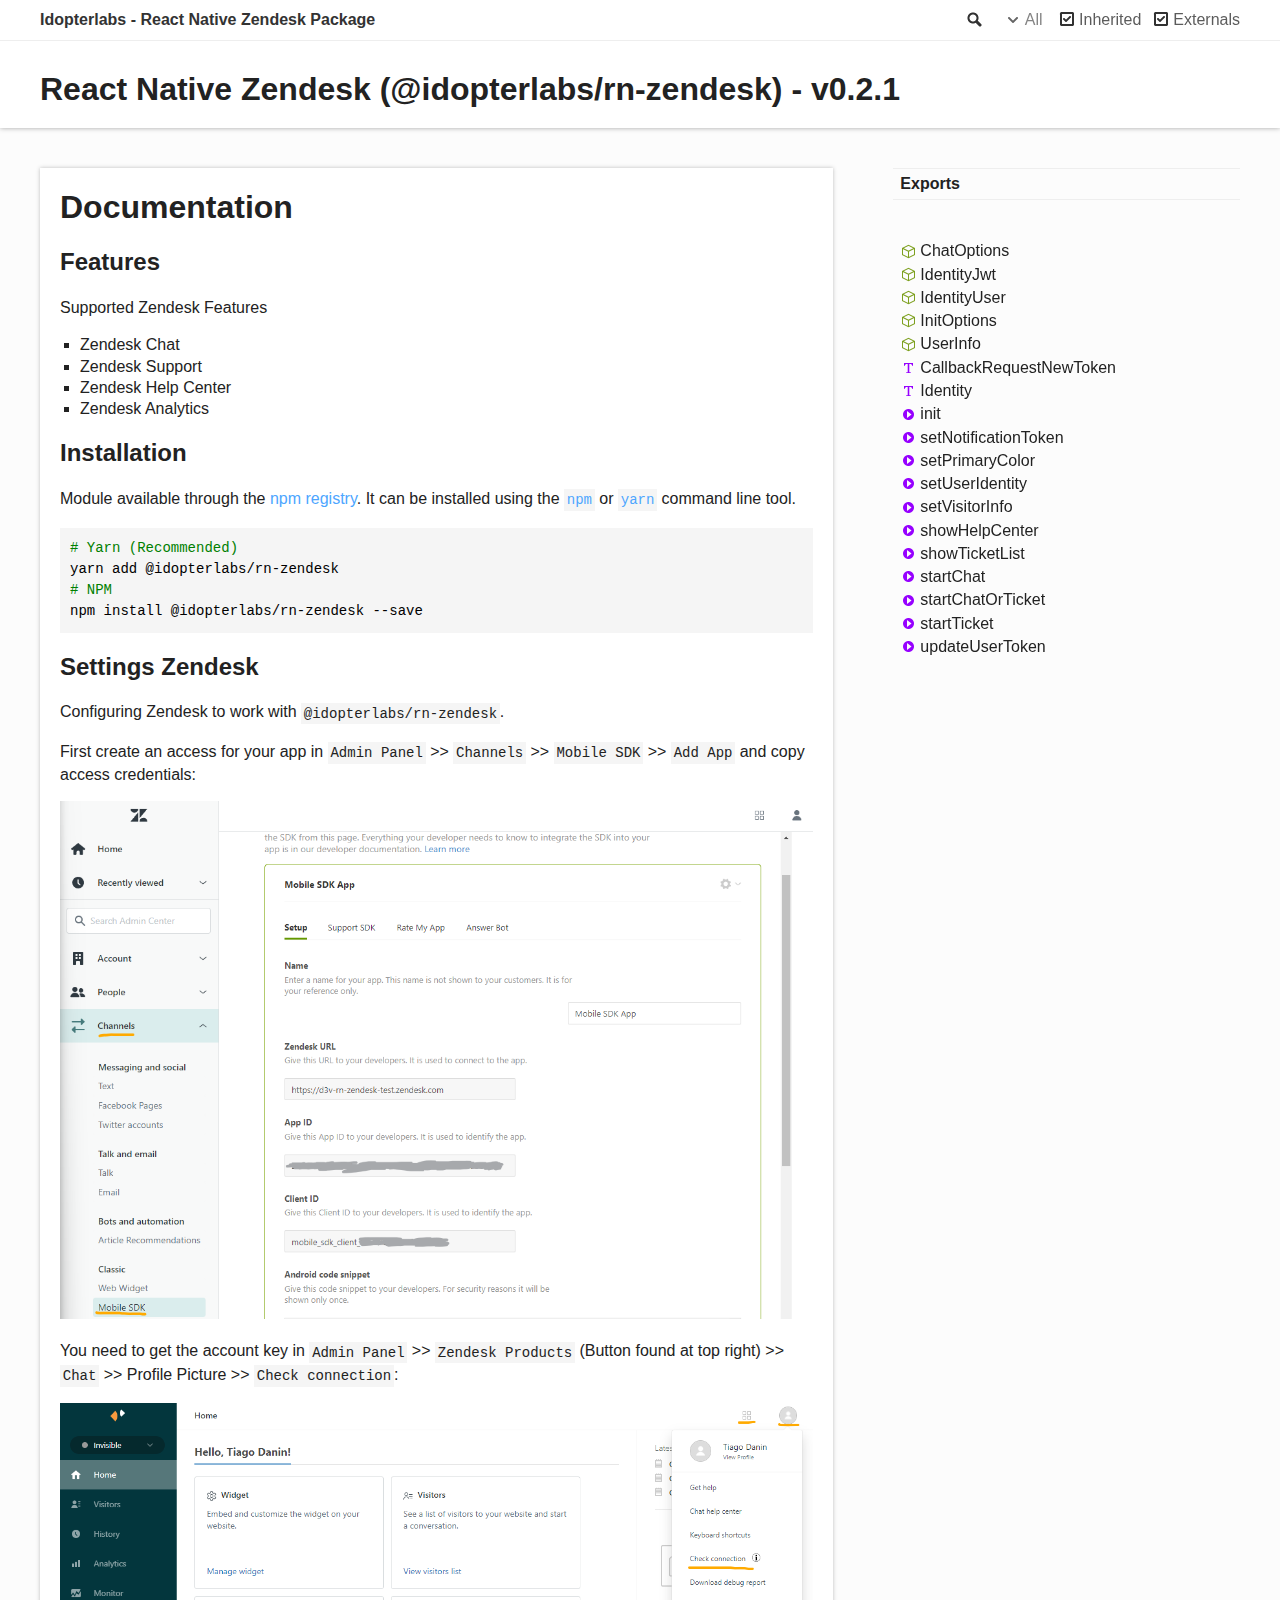
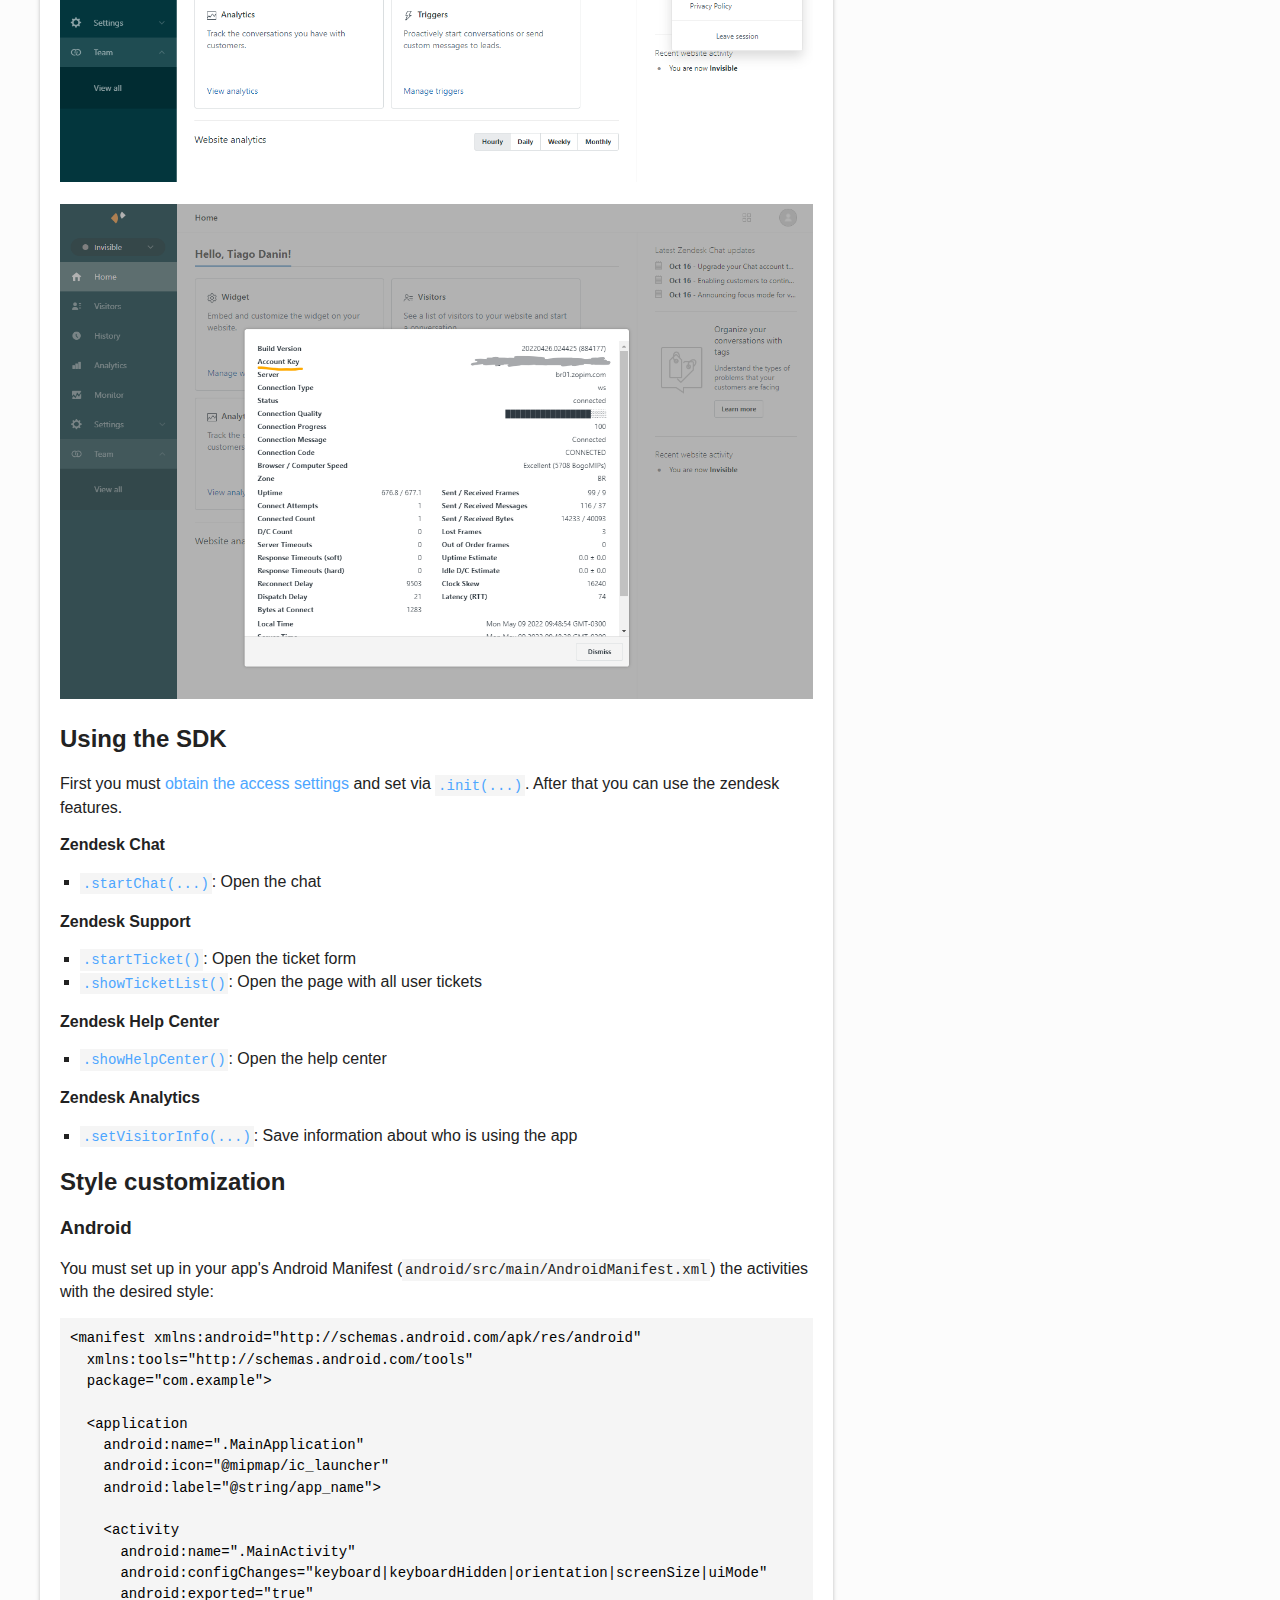
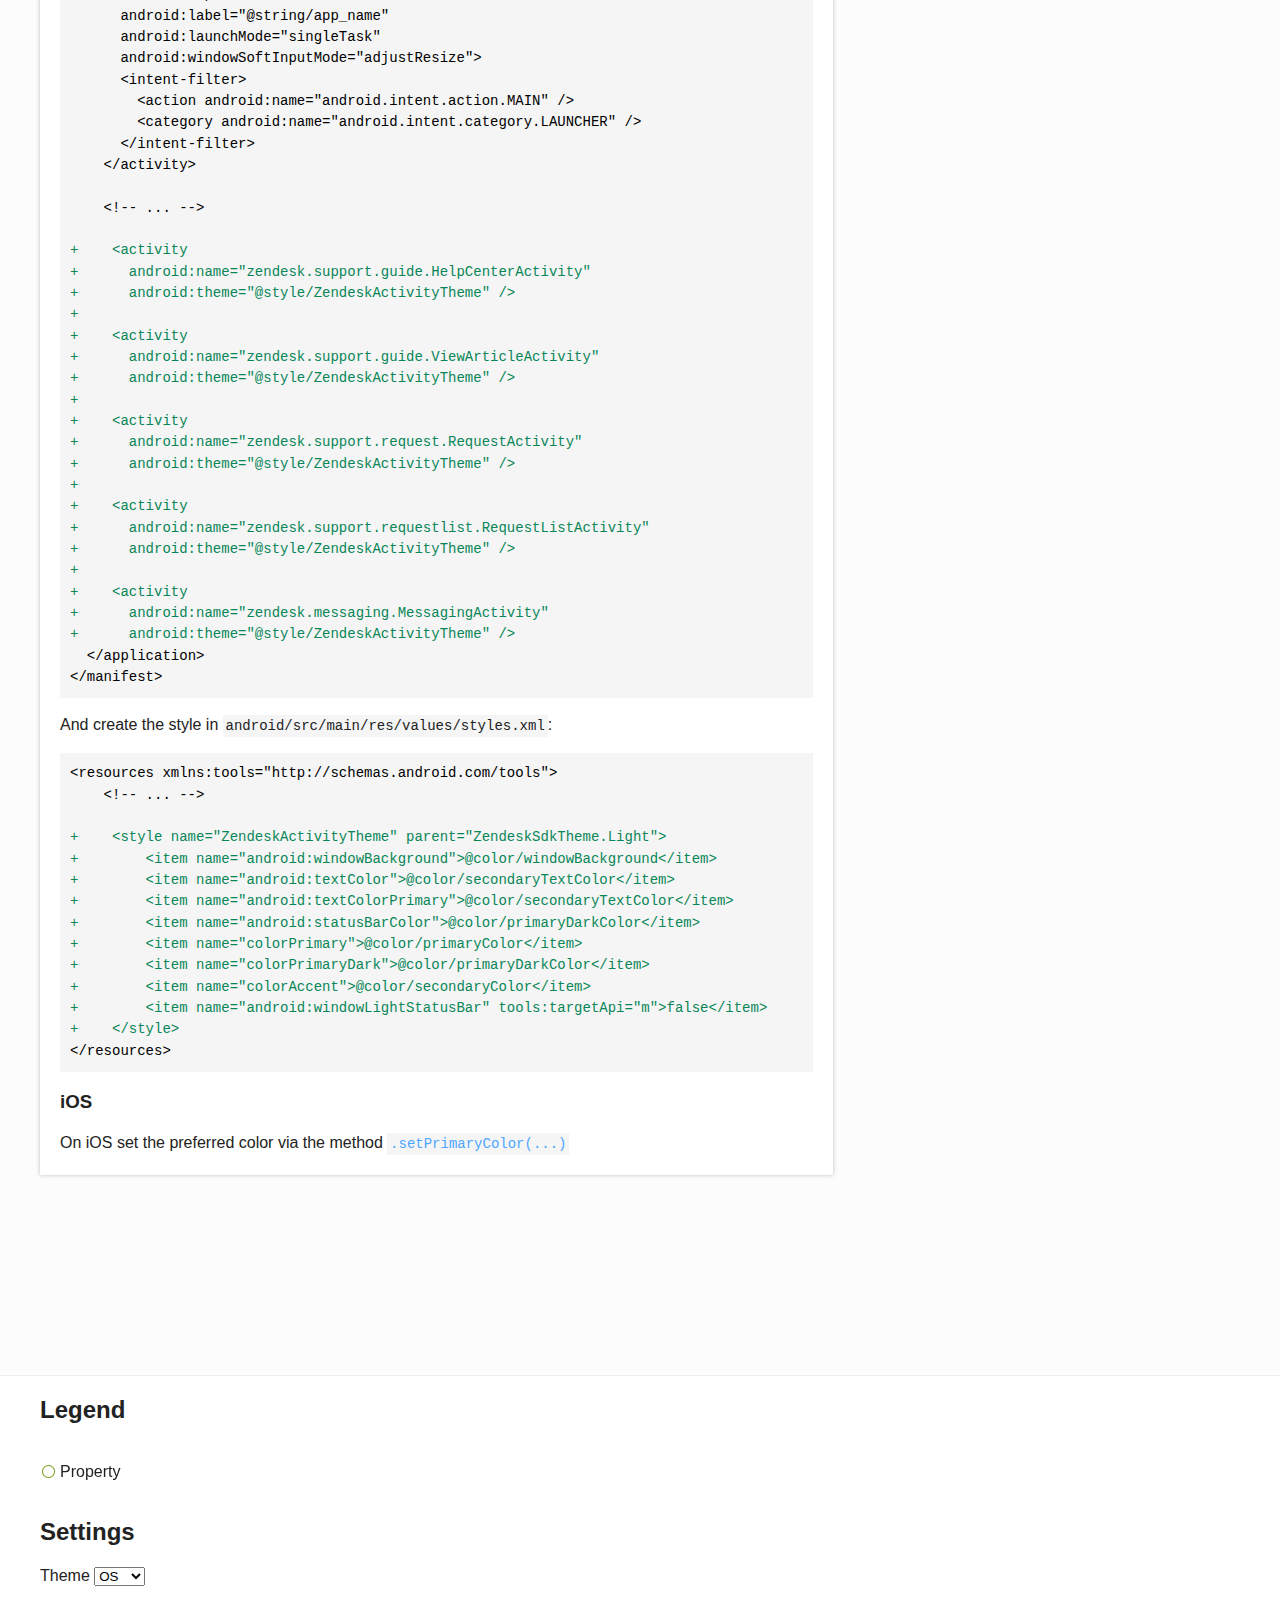
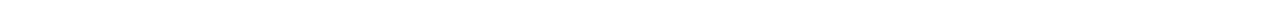
==== commit 30e0ee57: "Deploying to gh-pages from @ TiagoDanin-Forks/rn-zendesk@b24b89d4e896fd5ffd80658ad89d7e4d2cd4a863 🚀" ====
--- a/index.html
+++ b/index.html
@@ -3,10 +3,72 @@
   <h1>Documentation</h1>
 </a>
 
+<a href="#features" id="features" style="color: inherit; text-decoration: none;">
+  <h2>Features</h2>
+</a>
+<p>Supported Zendesk Features</p>
+<ul>
+<li>Zendesk Chat</li>
+<li>Zendesk Support</li>
+<li>Zendesk Help Center</li>
+<li>Zendesk Analytics</li>
+</ul>
+
 <a href="#installation" id="installation" style="color: inherit; text-decoration: none;">
   <h2>Installation</h2>
 </a>
 <p>Module available through the <a href="https://www.npmjs.com/">npm registry</a>. It can be installed using the <a href="https://docs.npmjs.com/getting-started/installing-npm-packages-locally"><code>npm</code></a> or <a href="https://yarnpkg.com/en/"><code>yarn</code></a> command line tool.</p>
-<pre><code class="language-sh"><span class="hl-3"># Yarn (Recommended)</span><br/><span class="hl-1">yarn add @idopterlabs/rn-zendesk</span><br/><span class="hl-3"># NPM </span><br/><span class="hl-1">npm install @idopterlabs/rn-zendesk --save</span>
+<pre><code class="language-sh"><span class="hl-5"># Yarn (Recommended)</span><br/><span class="hl-1">yarn add @idopterlabs/rn-zendesk</span><br/><span class="hl-5"># NPM </span><br/><span class="hl-1">npm install @idopterlabs/rn-zendesk --save</span>
 </code></pre>
+
+<a href="#settings-zendesk" id="settings-zendesk" style="color: inherit; text-decoration: none;">
+  <h2>Settings Zendesk</h2>
+</a>
+<p>Configuring Zendesk to work with <code>@idopterlabs/rn-zendesk</code>.</p>
+<p>First create an access for your app in <code>Admin Panel</code> &gt;&gt; <code>Channels</code> &gt;&gt; <code>Mobile SDK</code> &gt;&gt; <code>Add App</code> and copy access credentials:</p>
+<p><img src="media/SettingsMobile.png" alt="SettingsMobile"></p>
+<p>You need to get the account key in <code>Admin Panel</code> &gt;&gt; <code>Zendesk Products</code> (Button found at top right) &gt;&gt; <code>Chat</code> &gt;&gt; Profile Picture &gt;&gt; <code>Check connection</code>:</p>
+<p><img src="media/SettingsChatPanel.png" alt="SettingsChatPanel"></p>
+<p><img src="media/SettingsAccountKey.png" alt="SettingsAccountKey"></p>
+
+<a href="#using-the-sdk" id="using-the-sdk" style="color: inherit; text-decoration: none;">
+  <h2>Using the SDK</h2>
+</a>
+<p>First you must <a href="#settings-zendesk">obtain the access settings</a> and set via <a href="modules.html#init"><code>.init(...)</code></a>. After that you can use the zendesk features.</p>
+<p><strong>Zendesk Chat</strong></p>
+<ul>
+<li><a href="modules.html#startChat"><code>.startChat(...)</code></a>: Open the chat</li>
+</ul>
+<p><strong>Zendesk Support</strong></p>
+<ul>
+<li><a href="modules.html#startTicket"><code>.startTicket()</code></a>: Open the ticket form</li>
+<li><a href="modules.html#showTicketList"><code>.showTicketList()</code></a>: Open the page with all user tickets</li>
+</ul>
+<p><strong>Zendesk Help Center</strong></p>
+<ul>
+<li><a href="modules.html#showHelpCenter"><code>.showHelpCenter()</code></a>: Open the help center</li>
+</ul>
+<p><strong>Zendesk Analytics</strong></p>
+<ul>
+<li><a href="modules.html#setVisitorInfo"><code>.setVisitorInfo(...)</code></a>: Save information about who is using the app</li>
+</ul>
+
+<a href="#style-customization" id="style-customization" style="color: inherit; text-decoration: none;">
+  <h2>Style customization</h2>
+</a>
+
+<a href="#android" id="android" style="color: inherit; text-decoration: none;">
+  <h3>Android</h3>
+</a>
+<p>You must set up in your app&#39;s Android Manifest (<code>android/src/main/AndroidManifest.xml</code>) the activities with the desired style: </p>
+<pre><code class="language-diff"><span class="hl-1">&lt;manifest xmlns:android=&quot;http://schemas.android.com/apk/res/android&quot;</span><br/><span class="hl-1">  xmlns:tools=&quot;http://schemas.android.com/tools&quot;</span><br/><span class="hl-1">  package=&quot;com.example&quot;&gt;</span><br/><br/><span class="hl-1">  &lt;application</span><br/><span class="hl-1">    android:name=&quot;.MainApplication&quot;</span><br/><span class="hl-1">    android:icon=&quot;@mipmap/ic_launcher&quot;</span><br/><span class="hl-1">    android:label=&quot;@string/app_name&quot;&gt;</span><br/><br/><span class="hl-1">    &lt;activity</span><br/><span class="hl-1">      android:name=&quot;.MainActivity&quot;</span><br/><span class="hl-1">      android:configChanges=&quot;keyboard|keyboardHidden|orientation|screenSize|uiMode&quot;</span><br/><span class="hl-1">      android:exported=&quot;true&quot;</span><br/><span class="hl-1">      android:label=&quot;@string/app_name&quot;</span><br/><span class="hl-1">      android:launchMode=&quot;singleTask&quot;</span><br/><span class="hl-1">      android:windowSoftInputMode=&quot;adjustResize&quot;&gt;</span><br/><span class="hl-1">      &lt;intent-filter&gt;</span><br/><span class="hl-1">        &lt;action android:name=&quot;android.intent.action.MAIN&quot; /&gt;</span><br/><span class="hl-1">        &lt;category android:name=&quot;android.intent.category.LAUNCHER&quot; /&gt;</span><br/><span class="hl-1">      &lt;/intent-filter&gt;</span><br/><span class="hl-1">    &lt;/activity&gt;</span><br/><br/><span class="hl-1">    &lt;!-- ... --&gt;</span><br/><br/><span class="hl-6">+    &lt;activity</span><br/><span class="hl-6">+      android:name=&quot;zendesk.support.guide.HelpCenterActivity&quot;</span><br/><span class="hl-6">+      android:theme=&quot;@style/ZendeskActivityTheme&quot; /&gt;</span><br/><span class="hl-6">+</span><br/><span class="hl-6">+    &lt;activity</span><br/><span class="hl-6">+      android:name=&quot;zendesk.support.guide.ViewArticleActivity&quot;</span><br/><span class="hl-6">+      android:theme=&quot;@style/ZendeskActivityTheme&quot; /&gt;</span><br/><span class="hl-6">+</span><br/><span class="hl-6">+    &lt;activity</span><br/><span class="hl-6">+      android:name=&quot;zendesk.support.request.RequestActivity&quot;</span><br/><span class="hl-6">+      android:theme=&quot;@style/ZendeskActivityTheme&quot; /&gt;</span><br/><span class="hl-6">+</span><br/><span class="hl-6">+    &lt;activity</span><br/><span class="hl-6">+      android:name=&quot;zendesk.support.requestlist.RequestListActivity&quot;</span><br/><span class="hl-6">+      android:theme=&quot;@style/ZendeskActivityTheme&quot; /&gt;</span><br/><span class="hl-6">+</span><br/><span class="hl-6">+    &lt;activity</span><br/><span class="hl-6">+      android:name=&quot;zendesk.messaging.MessagingActivity&quot;</span><br/><span class="hl-6">+      android:theme=&quot;@style/ZendeskActivityTheme&quot; /&gt;</span><br/><span class="hl-1">  &lt;/application&gt;</span><br/><span class="hl-1">&lt;/manifest&gt;</span>
+</code></pre>
+<p>And create the style in <code>android/src/main/res/values/styles.xml</code>:</p>
+<pre><code class="language-diff"><span class="hl-1">&lt;resources xmlns:tools=&quot;http://schemas.android.com/tools&quot;&gt;</span><br/><span class="hl-1">    &lt;!-- ... --&gt;</span><br/><br/><span class="hl-6">+    &lt;style name=&quot;ZendeskActivityTheme&quot; parent=&quot;ZendeskSdkTheme.Light&quot;&gt;</span><br/><span class="hl-6">+        &lt;item name=&quot;android:windowBackground&quot;&gt;@color/windowBackground&lt;/item&gt;</span><br/><span class="hl-6">+        &lt;item name=&quot;android:textColor&quot;&gt;@color/secondaryTextColor&lt;/item&gt;</span><br/><span class="hl-6">+        &lt;item name=&quot;android:textColorPrimary&quot;&gt;@color/secondaryTextColor&lt;/item&gt;</span><br/><span class="hl-6">+        &lt;item name=&quot;android:statusBarColor&quot;&gt;@color/primaryDarkColor&lt;/item&gt;</span><br/><span class="hl-6">+        &lt;item name=&quot;colorPrimary&quot;&gt;@color/primaryColor&lt;/item&gt;</span><br/><span class="hl-6">+        &lt;item name=&quot;colorPrimaryDark&quot;&gt;@color/primaryDarkColor&lt;/item&gt;</span><br/><span class="hl-6">+        &lt;item name=&quot;colorAccent&quot;&gt;@color/secondaryColor&lt;/item&gt;</span><br/><span class="hl-6">+        &lt;item name=&quot;android:windowLightStatusBar&quot; tools:targetApi=&quot;m&quot;&gt;false&lt;/item&gt;</span><br/><span class="hl-6">+    &lt;/style&gt;</span><br/><span class="hl-1">&lt;/resources&gt;</span>
+</code></pre>
+
+<a href="#ios" id="ios" style="color: inherit; text-decoration: none;">
+  <h3>iOS</h3>
+</a>
+<p>On iOS set the preferred color via the method <a href="modules.html#setPrimaryColor"><code>.setPrimaryColor(...)</code></a></p>
 </div></div><div class="col-4 col-menu menu-sticky-wrap menu-highlight"><nav class="tsd-navigation primary"><ul><li class="current"><a href="modules.html">Exports</a></li></ul></nav><nav class="tsd-navigation secondary menu-sticky"><ul><li class="tsd-kind-interface"><a href="interfaces/ChatOptions.html" class="tsd-kind-icon">Chat<wbr/>Options</a></li><li class="tsd-kind-interface"><a href="interfaces/IdentityJwt.html" class="tsd-kind-icon">Identity<wbr/>Jwt</a></li><li class="tsd-kind-interface"><a href="interfaces/IdentityUser.html" class="tsd-kind-icon">Identity<wbr/>User</a></li><li class="tsd-kind-interface"><a href="interfaces/InitOptions.html" class="tsd-kind-icon">Init<wbr/>Options</a></li><li class="tsd-kind-interface"><a href="interfaces/UserInfo.html" class="tsd-kind-icon">User<wbr/>Info</a></li><li class="tsd-kind-type-alias"><a href="modules.html#CallbackRequestNewToken" class="tsd-kind-icon">Callback<wbr/>Request<wbr/>New<wbr/>Token</a></li><li class="tsd-kind-type-alias"><a href="modules.html#Identity" class="tsd-kind-icon">Identity</a></li><li class="tsd-kind-function"><a href="modules.html#init" class="tsd-kind-icon">init</a></li><li class="tsd-kind-function"><a href="modules.html#setNotificationToken" class="tsd-kind-icon">set<wbr/>Notification<wbr/>Token</a></li><li class="tsd-kind-function"><a href="modules.html#setPrimaryColor" class="tsd-kind-icon">set<wbr/>Primary<wbr/>Color</a></li><li class="tsd-kind-function"><a href="modules.html#setUserIdentity" class="tsd-kind-icon">set<wbr/>User<wbr/>Identity</a></li><li class="tsd-kind-function"><a href="modules.html#setVisitorInfo" class="tsd-kind-icon">set<wbr/>Visitor<wbr/>Info</a></li><li class="tsd-kind-function"><a href="modules.html#showHelpCenter" class="tsd-kind-icon">show<wbr/>Help<wbr/>Center</a></li><li class="tsd-kind-function"><a href="modules.html#showTicketList" class="tsd-kind-icon">show<wbr/>Ticket<wbr/>List</a></li><li class="tsd-kind-function"><a href="modules.html#startChat" class="tsd-kind-icon">start<wbr/>Chat</a></li><li class="tsd-kind-function"><a href="modules.html#startChatOrTicket" class="tsd-kind-icon">start<wbr/>Chat<wbr/>Or<wbr/>Ticket</a></li><li class="tsd-kind-function"><a href="modules.html#startTicket" class="tsd-kind-icon">start<wbr/>Ticket</a></li><li class="tsd-kind-function"><a href="modules.html#updateUserToken" class="tsd-kind-icon">update<wbr/>User<wbr/>Token</a></li></ul></nav></div></div></div><footer class=""><div class="container"><h2>Legend</h2><div class="tsd-legend-group"><ul class="tsd-legend"><li class="tsd-kind-property tsd-parent-kind-interface"><span class="tsd-kind-icon">Property</span></li></ul></div><h2>Settings</h2><p>Theme <select id="theme"><option value="os">OS</option><option value="light">Light</option><option value="dark">Dark</option></select></p></div></footer><div class="overlay"></div><script src="assets/main.js"></script></body></html>--- a/assets/highlight.css
+++ b/assets/highlight.css
@@ -5,8 +5,14 @@
     --dark-hl-1: #D4D4D4;
     --light-hl-2: #795E26;
     --dark-hl-2: #DCDCAA;
-    --light-hl-3: #008000;
-    --dark-hl-3: #6A9955;
+    --light-hl-3: #A31515;
+    --dark-hl-3: #CE9178;
+    --light-hl-4: #0000FF;
+    --dark-hl-4: #569CD6;
+    --light-hl-5: #008000;
+    --dark-hl-5: #6A9955;
+    --light-hl-6: #098658;
+    --dark-hl-6: #B5CEA8;
     --light-code-background: #F5F5F5;
     --dark-code-background: #1E1E1E;
 }
@@ -16,6 +22,9 @@
     --hl-1: var(--light-hl-1);
     --hl-2: var(--light-hl-2);
     --hl-3: var(--light-hl-3);
+    --hl-4: var(--light-hl-4);
+    --hl-5: var(--light-hl-5);
+    --hl-6: var(--light-hl-6);
     --code-background: var(--light-code-background);
 } }
 
@@ -24,6 +33,9 @@
     --hl-1: var(--dark-hl-1);
     --hl-2: var(--dark-hl-2);
     --hl-3: var(--dark-hl-3);
+    --hl-4: var(--dark-hl-4);
+    --hl-5: var(--dark-hl-5);
+    --hl-6: var(--dark-hl-6);
     --code-background: var(--dark-code-background);
 } }
 
@@ -32,6 +44,9 @@
     --hl-1: var(--light-hl-1);
     --hl-2: var(--light-hl-2);
     --hl-3: var(--light-hl-3);
+    --hl-4: var(--light-hl-4);
+    --hl-5: var(--light-hl-5);
+    --hl-6: var(--light-hl-6);
     --code-background: var(--light-code-background);
 }
 
@@ -40,6 +55,9 @@
     --hl-1: var(--dark-hl-1);
     --hl-2: var(--dark-hl-2);
     --hl-3: var(--dark-hl-3);
+    --hl-4: var(--dark-hl-4);
+    --hl-5: var(--dark-hl-5);
+    --hl-6: var(--dark-hl-6);
     --code-background: var(--dark-code-background);
 }
 
@@ -47,4 +65,7 @@
 .hl-1 { color: var(--hl-1); }
 .hl-2 { color: var(--hl-2); }
 .hl-3 { color: var(--hl-3); }
+.hl-4 { color: var(--hl-4); }
+.hl-5 { color: var(--hl-5); }
+.hl-6 { color: var(--hl-6); }
 pre, code { background: var(--code-background); }
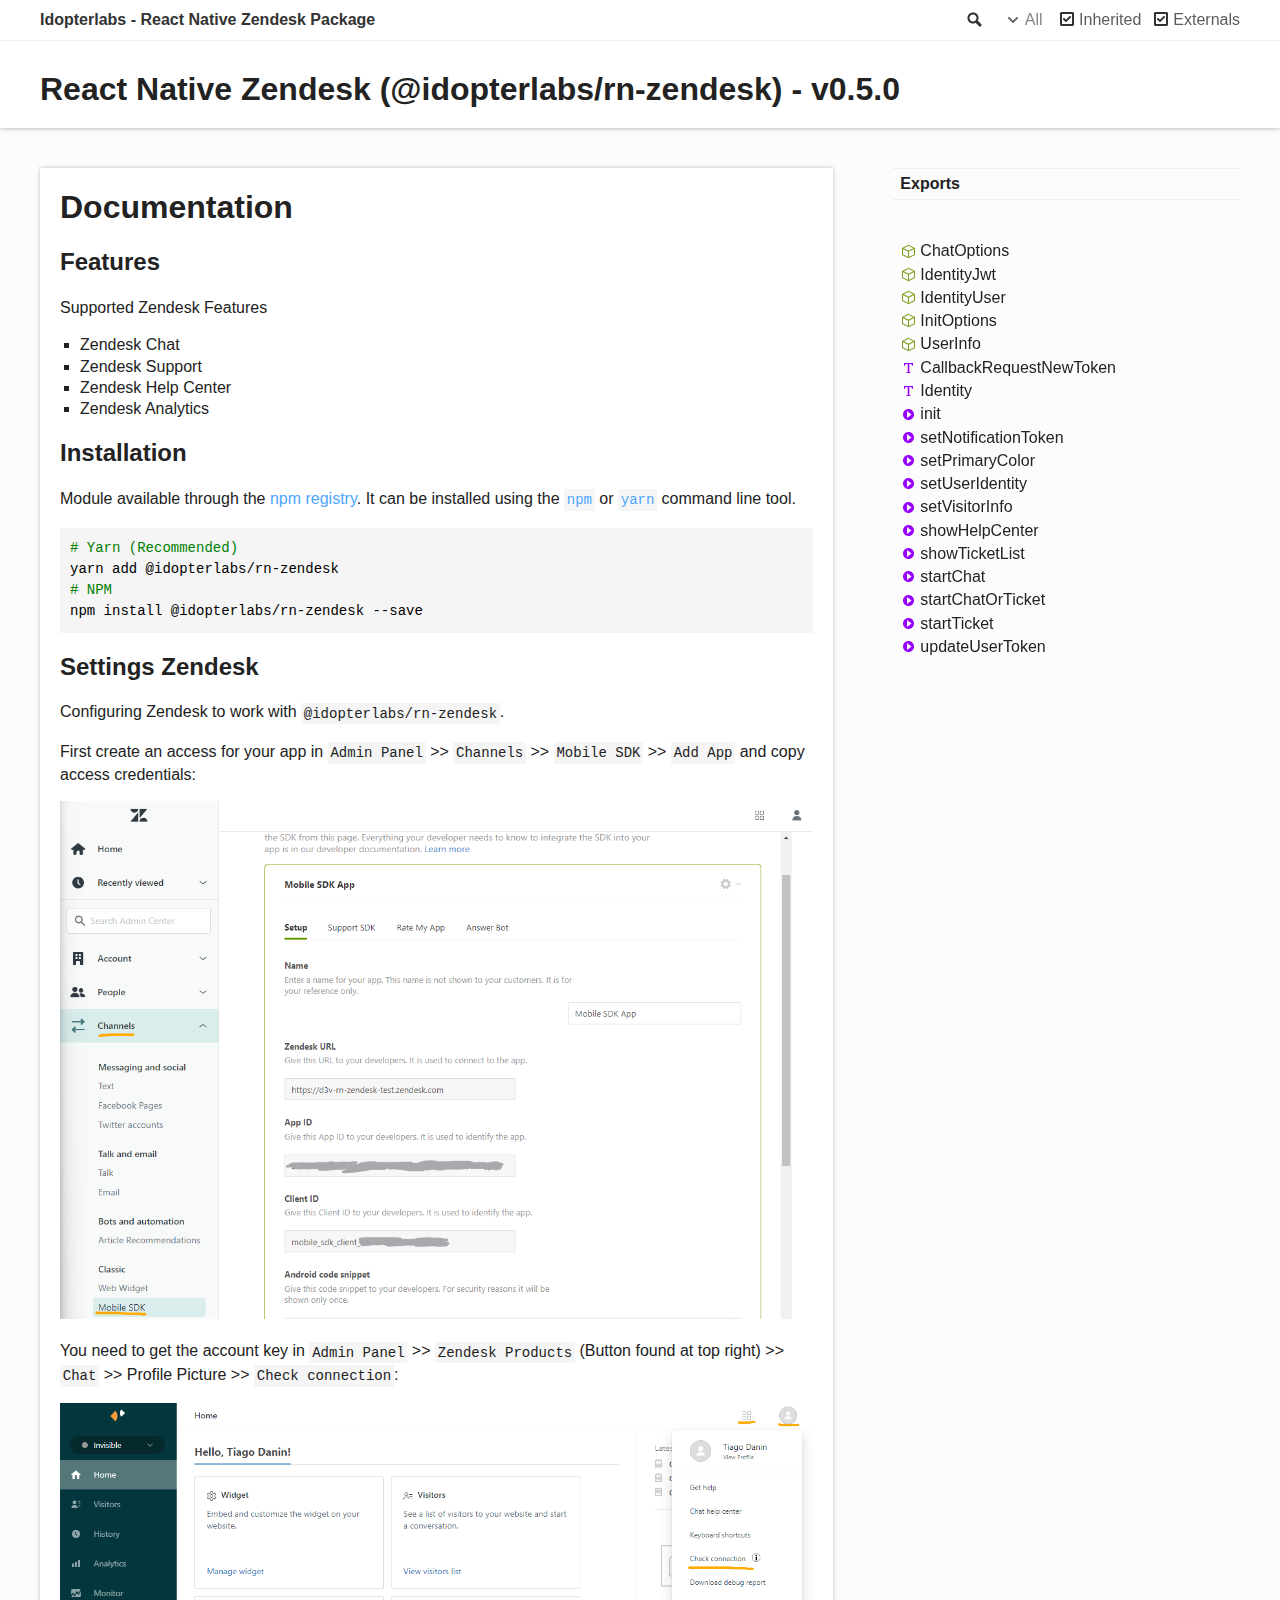
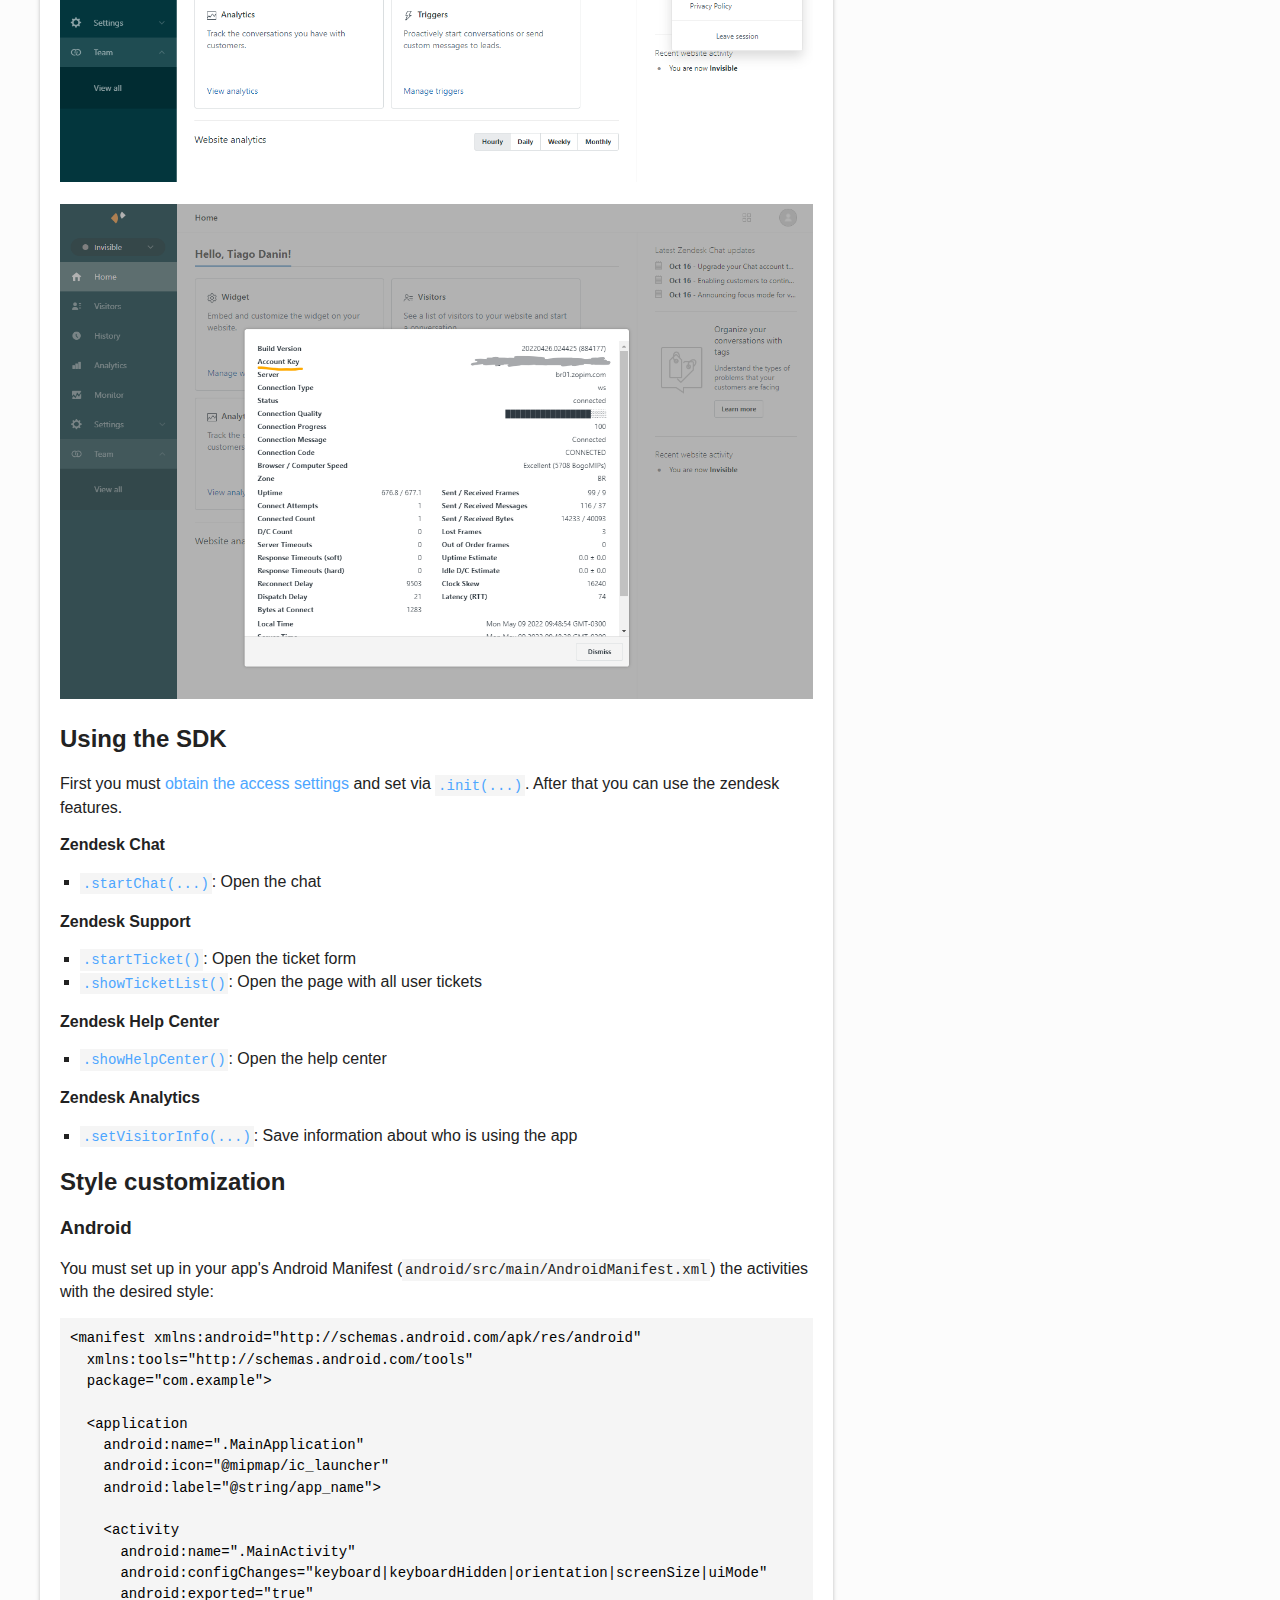
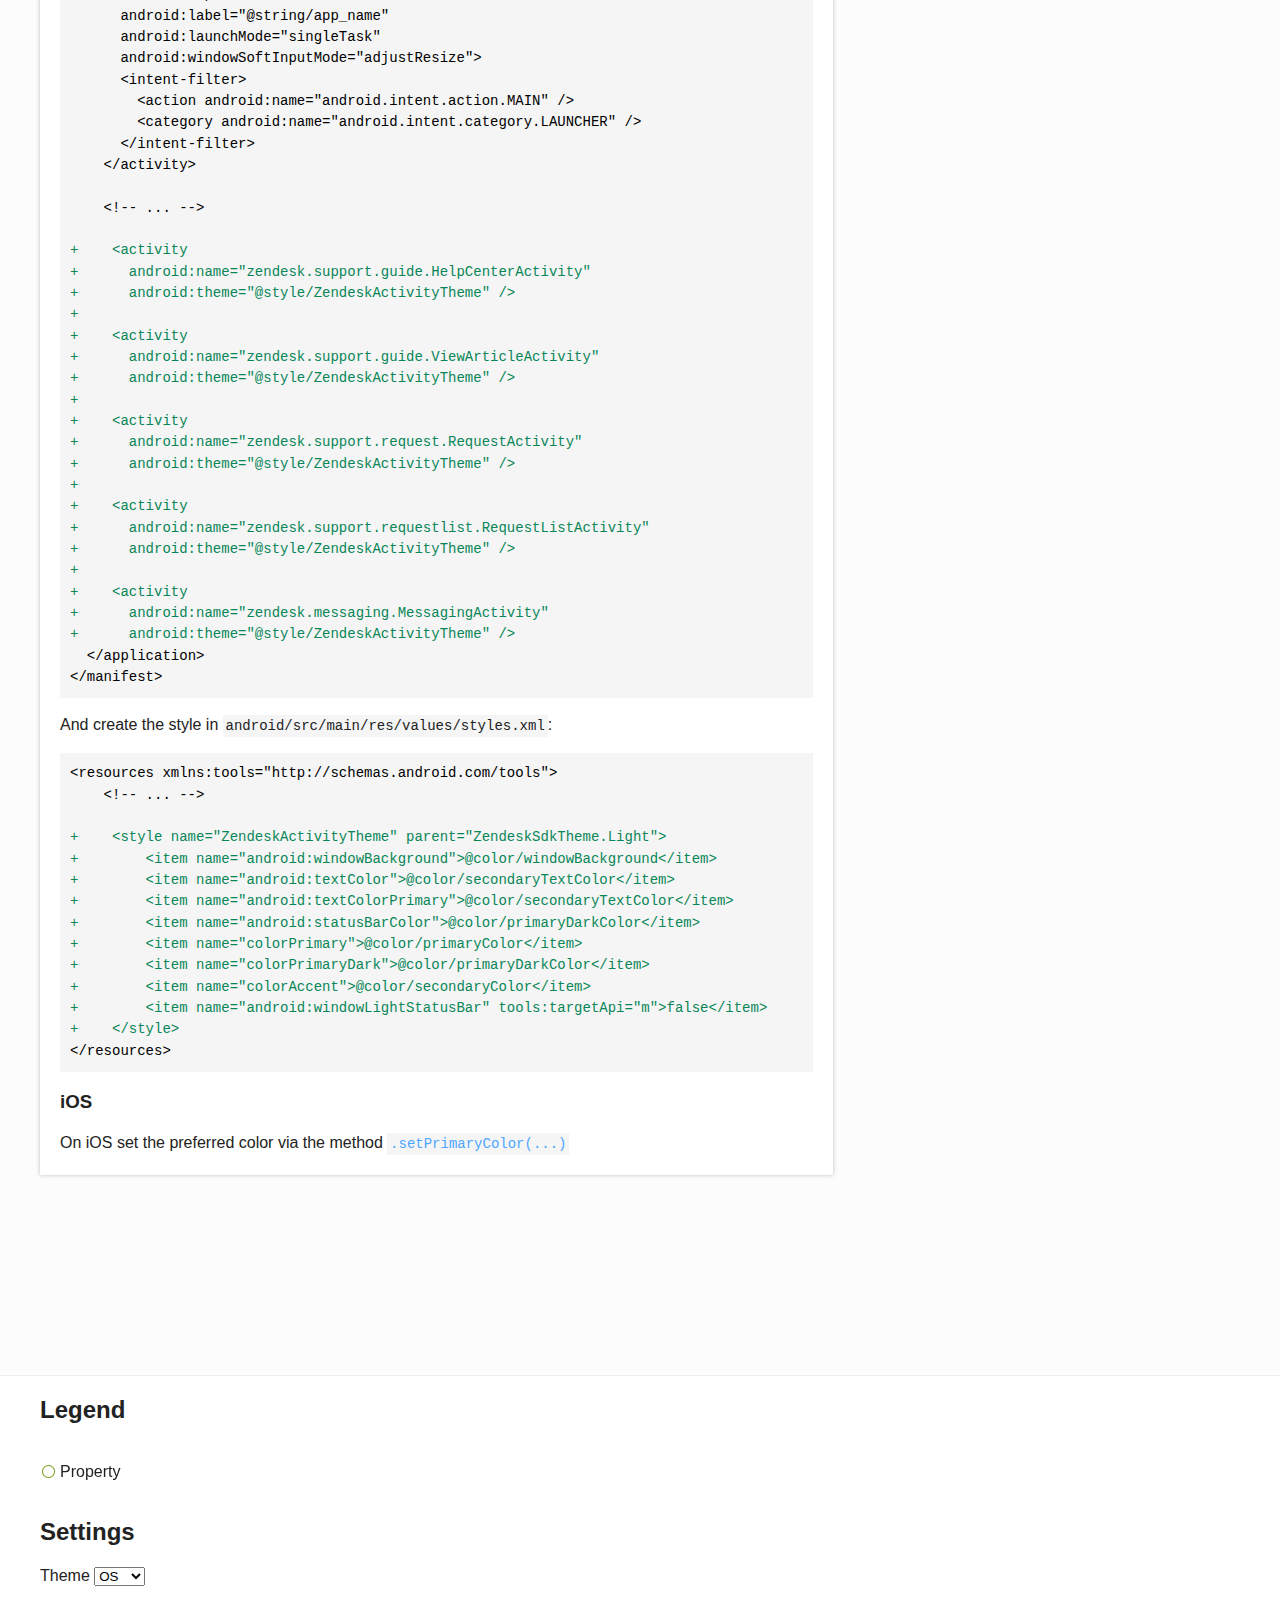
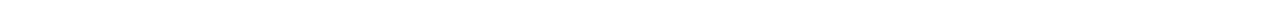
==== commit 1384c43c: "Deploying to gh-pages from @ TiagoDanin-Forks/rn-zendesk@84a6714cfc1517c853d8ebce28deac67459de0ee 🚀" ====
--- a/index.html
+++ b/index.html
@@ -1,4 +1,4 @@
-<!DOCTYPE html><html class="default"><head><meta charSet="utf-8"/><meta http-equiv="x-ua-compatible" content="IE=edge"/><title>React Native Zendesk (@idopterlabs/rn-zendesk) - v0.2.1</title><meta name="description" content="Documentation for React Native Zendesk (@idopterlabs/rn-zendesk) - v0.2.1"/><meta name="viewport" content="width=device-width, initial-scale=1"/><link rel="stylesheet" href="assets/style.css"/><link rel="stylesheet" href="assets/highlight.css"/><script async src="assets/search.js" id="search-script"></script></head><body><script>document.body.classList.add(localStorage.getItem("tsd-theme") || "os")</script><header><div class="tsd-page-toolbar"><div class="container"><div class="table-wrap"><div class="table-cell" id="tsd-search" data-base="."><div class="field"><label for="tsd-search-field" class="tsd-widget search no-caption">Search</label><input type="text" id="tsd-search-field"/></div><ul class="results"><li class="state loading">Preparing search index...</li><li class="state failure">The search index is not available</li></ul><a href="index.html" class="title">Idopterlabs - React Native Zendesk Package</a></div><div class="table-cell" id="tsd-widgets"><div id="tsd-filter"><a href="#" class="tsd-widget options no-caption" data-toggle="options">Options</a><div class="tsd-filter-group"><div class="tsd-select" id="tsd-filter-visibility"><span class="tsd-select-label">All</span><ul class="tsd-select-list"><li data-value="public">Public</li><li data-value="protected">Public/Protected</li><li data-value="private" class="selected">All</li></ul></div> <input type="checkbox" id="tsd-filter-inherited" checked/><label class="tsd-widget" for="tsd-filter-inherited">Inherited</label><input type="checkbox" id="tsd-filter-externals" checked/><label class="tsd-widget" for="tsd-filter-externals">Externals</label></div></div><a href="#" class="tsd-widget menu no-caption" data-toggle="menu">Menu</a></div></div></div></div><div class="tsd-page-title"><div class="container"><h1>React Native Zendesk (@idopterlabs/rn-zendesk) - v0.2.1 </h1></div></div></header><div class="container container-main"><div class="row"><div class="col-8 col-content"><div class="tsd-panel tsd-typography">
+<!DOCTYPE html><html class="default"><head><meta charSet="utf-8"/><meta http-equiv="x-ua-compatible" content="IE=edge"/><title>React Native Zendesk (@idopterlabs/rn-zendesk) - v0.5.0</title><meta name="description" content="Documentation for React Native Zendesk (@idopterlabs/rn-zendesk) - v0.5.0"/><meta name="viewport" content="width=device-width, initial-scale=1"/><link rel="stylesheet" href="assets/style.css"/><link rel="stylesheet" href="assets/highlight.css"/><script async src="assets/search.js" id="search-script"></script></head><body><script>document.body.classList.add(localStorage.getItem("tsd-theme") || "os")</script><header><div class="tsd-page-toolbar"><div class="container"><div class="table-wrap"><div class="table-cell" id="tsd-search" data-base="."><div class="field"><label for="tsd-search-field" class="tsd-widget search no-caption">Search</label><input type="text" id="tsd-search-field"/></div><ul class="results"><li class="state loading">Preparing search index...</li><li class="state failure">The search index is not available</li></ul><a href="index.html" class="title">Idopterlabs - React Native Zendesk Package</a></div><div class="table-cell" id="tsd-widgets"><div id="tsd-filter"><a href="#" class="tsd-widget options no-caption" data-toggle="options">Options</a><div class="tsd-filter-group"><div class="tsd-select" id="tsd-filter-visibility"><span class="tsd-select-label">All</span><ul class="tsd-select-list"><li data-value="public">Public</li><li data-value="protected">Public/Protected</li><li data-value="private" class="selected">All</li></ul></div> <input type="checkbox" id="tsd-filter-inherited" checked/><label class="tsd-widget" for="tsd-filter-inherited">Inherited</label><input type="checkbox" id="tsd-filter-externals" checked/><label class="tsd-widget" for="tsd-filter-externals">Externals</label></div></div><a href="#" class="tsd-widget menu no-caption" data-toggle="menu">Menu</a></div></div></div></div><div class="tsd-page-title"><div class="container"><h1>React Native Zendesk (@idopterlabs/rn-zendesk) - v0.5.0 </h1></div></div></header><div class="container container-main"><div class="row"><div class="col-8 col-content"><div class="tsd-panel tsd-typography">
 <a href="#documentation" id="documentation" style="color: inherit; text-decoration: none;">
   <h1>Documentation</h1>
 </a>
